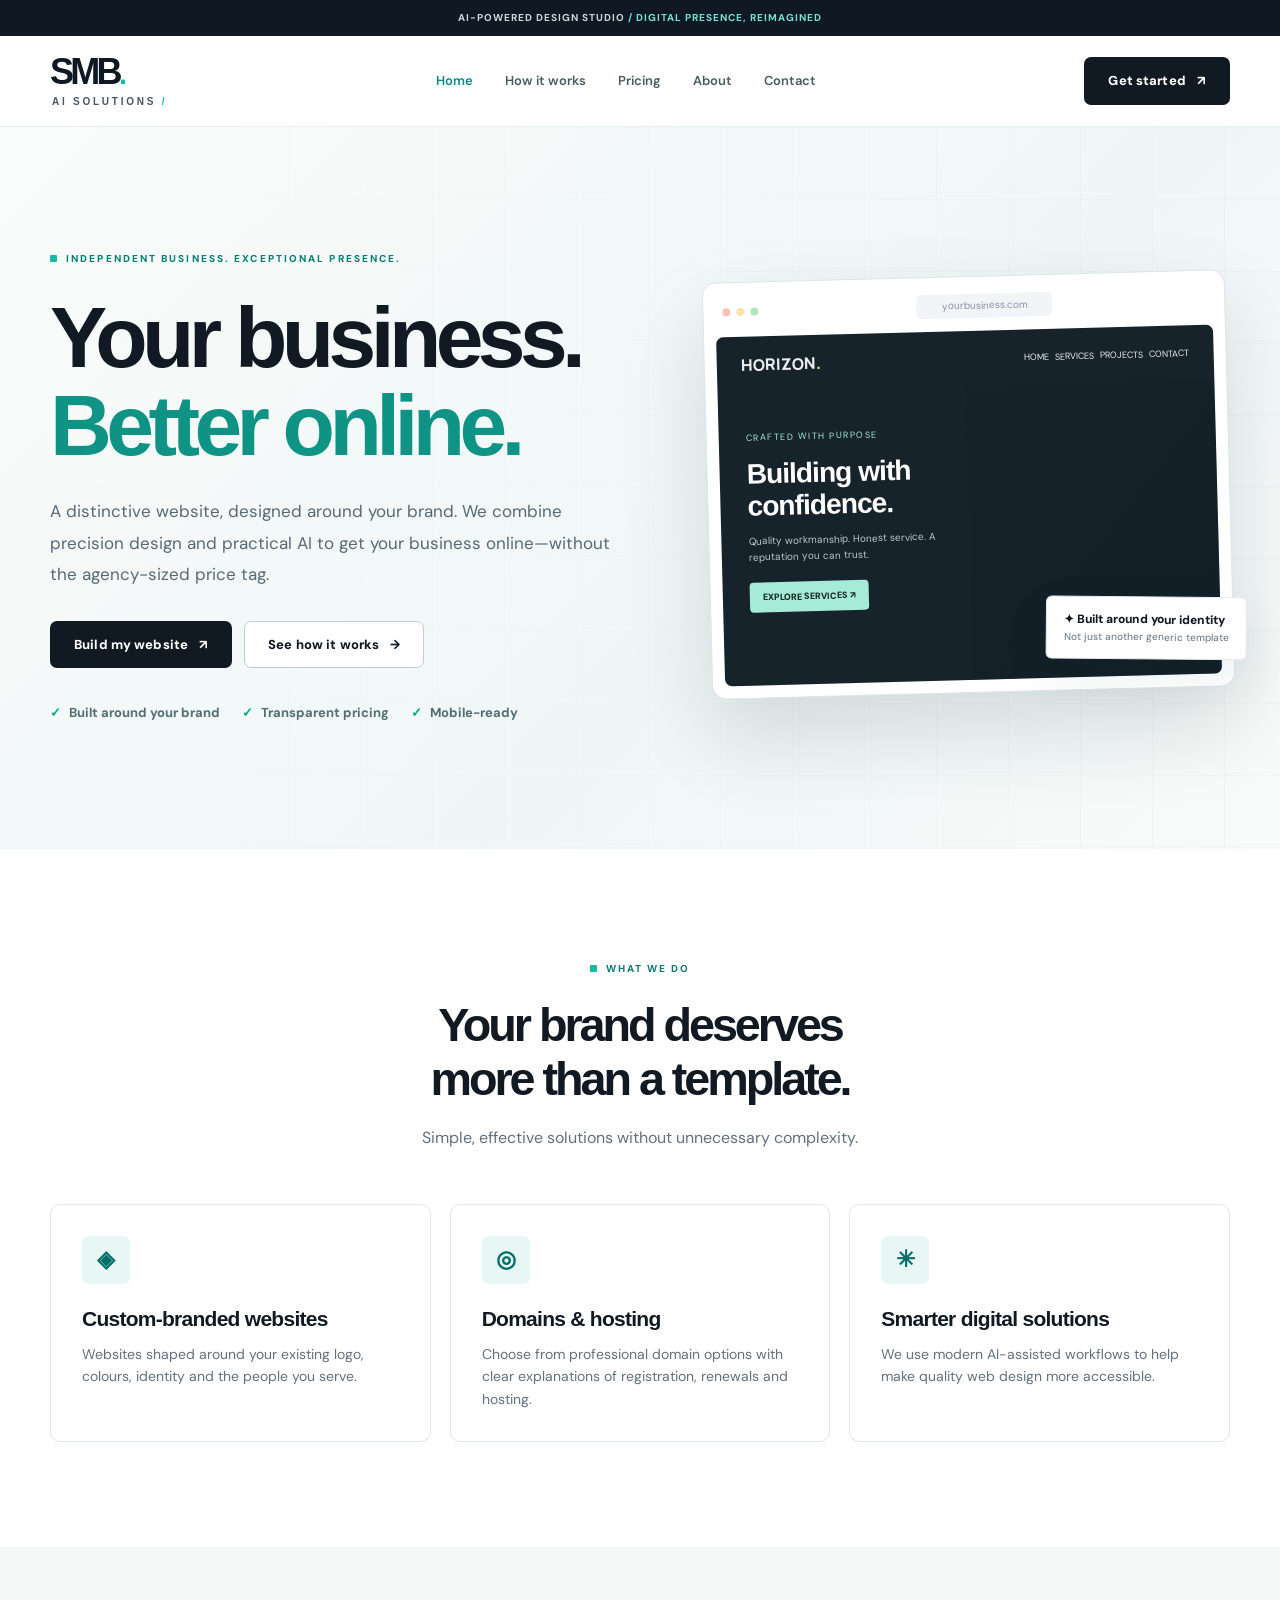
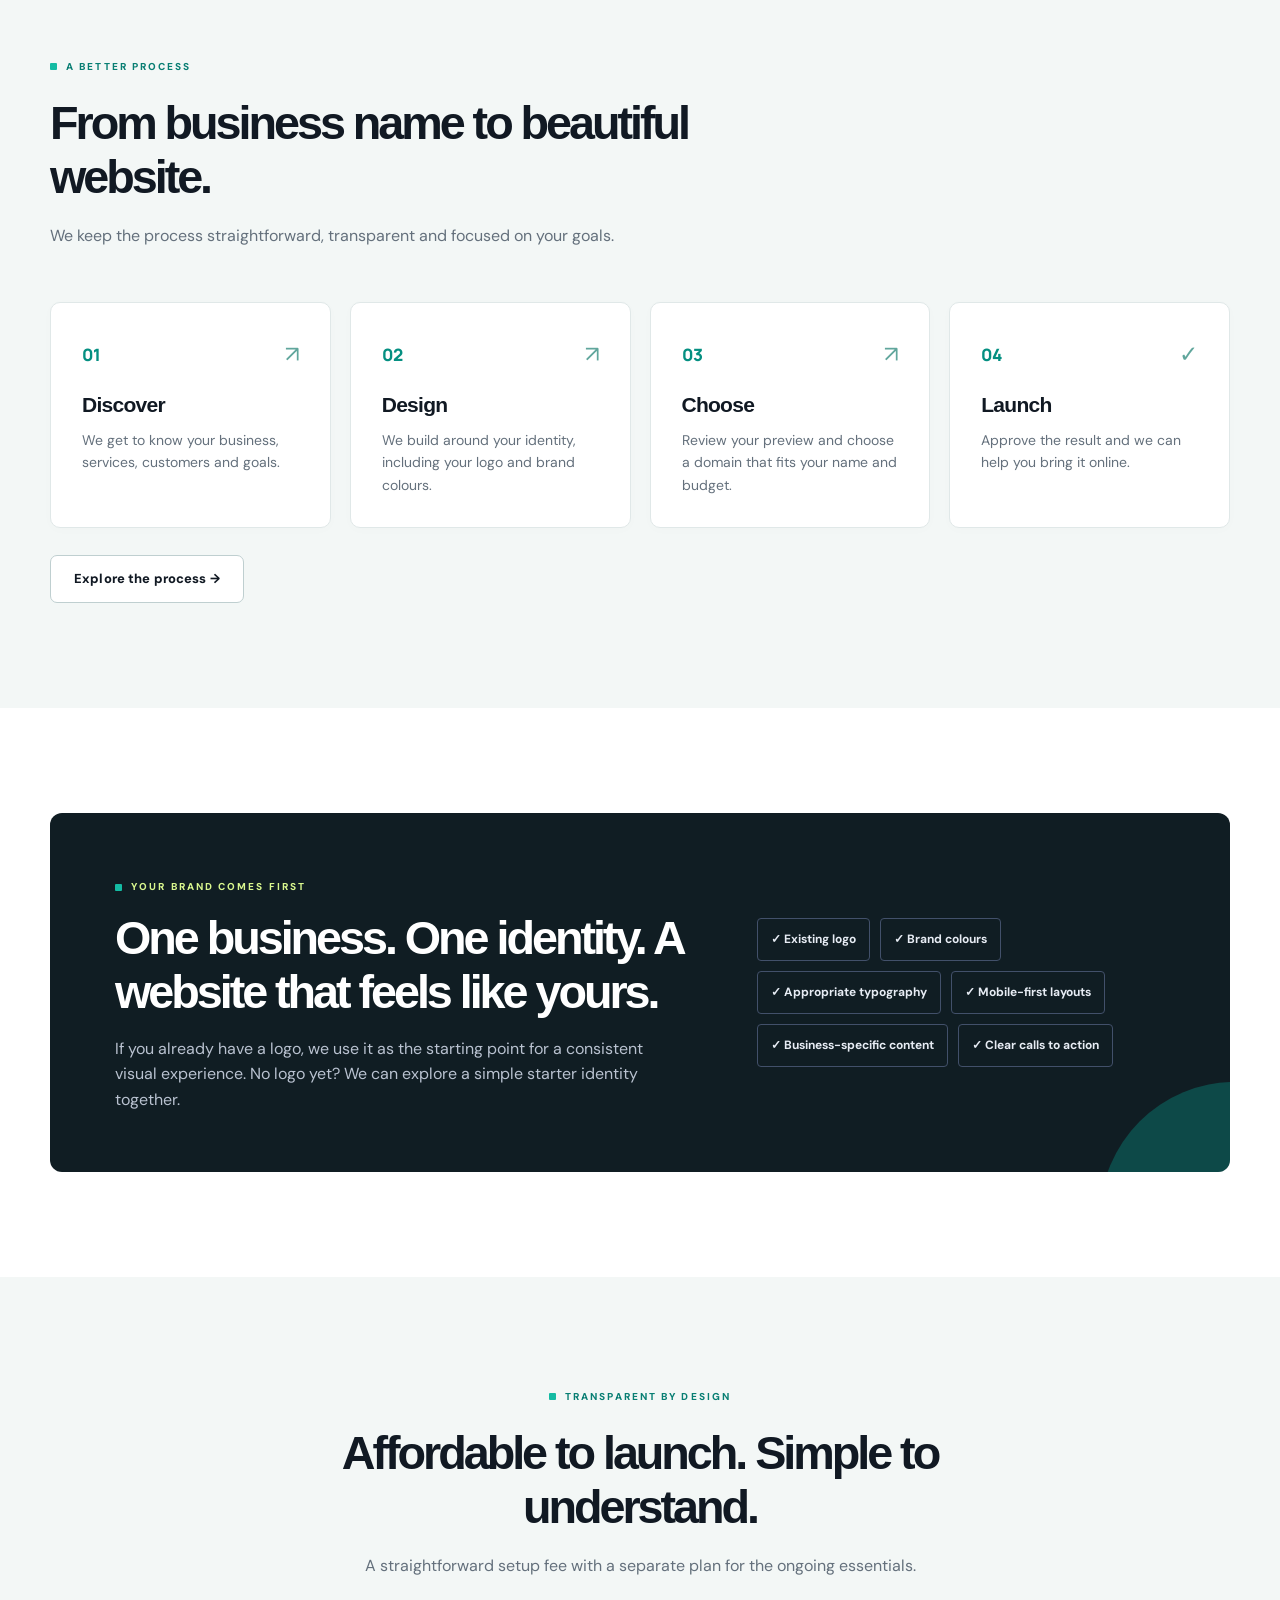
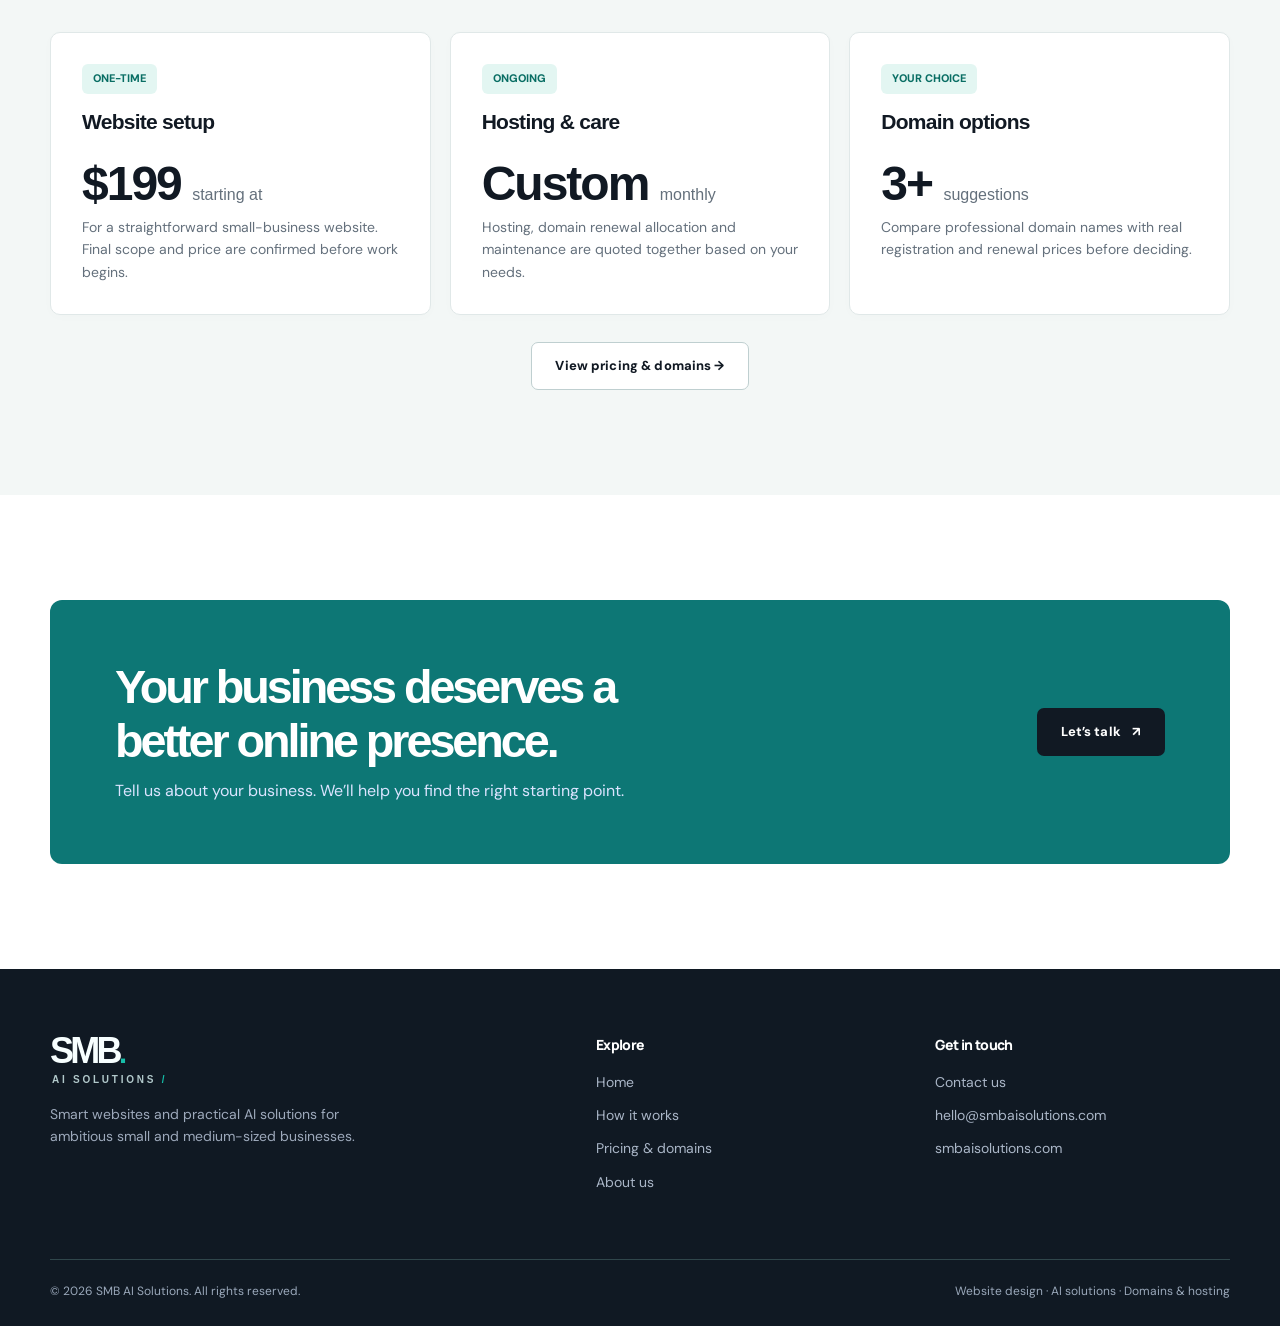
==== index.html @ 8609d659 "Initial commit" ====
<!DOCTYPE html>
<html lang="en">

<head>
    <meta charset="utf-8">
    <meta name="viewport" content="width=device-width, initial-scale=1">
    <meta name="theme-color" content="#111a29">
    <meta name="description"
        content="SMB AI Solutions creates branded small-business websites, with clear domain, hosting and maintenance options.">
    <meta property="og:title" content="Professional Websites for Growing Businesses | SMB AI Solutions">
    <meta property="og:description"
        content="SMB AI Solutions creates branded small-business websites, with clear domain, hosting and maintenance options.">
    <meta property="og:type" content="website">
    <title>Professional Websites for Growing Businesses | SMB AI Solutions</title>
    <link rel="icon" type="image/svg+xml" href="favicon.svg">
    <link rel="stylesheet" href="styles.css">
</head>

<body><a class="skip" href="#main">Skip to main content</a>
    <div class="topbar">AI-powered design studio <span> / Digital presence, reimagined</span></div>
    <header class="header">
        <div class="container nav"><a href="index.html" class="brand" aria-label="SMB AI Solutions home"><span
                    class="brand-wordmark"><span class="brand-main">SMB<span class="brand-accent">.</span></span><span
                        class="brand-sub">AI SOLUTIONS<span class="brand-subdot"> /</span></span></span></a>
            <nav class="nav-links" id="primary-nav" aria-label="Main navigation"><a class="active" href="index.html"
                    aria-current="page">Home</a><a class="" href="how-it-works.html">How it works</a><a class=""
                    href="pricing.html">Pricing</a><a class="" href="about.html">About</a><a class=""
                    href="contact.html">Contact</a></nav><a class="btn btn-primary nav-cta" href="contact.html">Get
                started <span aria-hidden="true">↗</span></a><button class="menu-toggle" aria-controls="primary-nav"
                aria-expanded="false" aria-label="Open navigation">☰</button>
        </div>
    </header>
    <main id="main">
        <section class="hero">
            <div class="container hero-grid">
                <div><span class="eyebrow">Independent business. Exceptional presence.</span>
                    <h1>Your business.<br><em>Better online.</em></h1>
                    <p class="lead">A distinctive website, designed around your brand. We combine precision design and
                        practical AI to get your business online—without the agency-sized price tag.</p>
                    <div class="hero-actions"><a class="btn btn-primary" href="contact.html">Build my website <span
                                aria-hidden="true">↗</span></a><a class="btn btn-outline" href="how-it-works.html">See
                            how it works <span aria-hidden="true">→</span></a></div>
                    <div class="trust"><span>Built around your brand</span><span>Transparent
                            pricing</span><span>Mobile-ready</span></div>
                </div>
                <div class="hero-visual">
                    <div class="browser">
                        <div class="browser-top"><i></i><i></i><i></i>
                            <div class="browser-url">yourbusiness.com</div>
                        </div>
                        <div class="mock-site">
                            <div class="mock-nav"><strong>HORIZON<span style="color:#d5f58e">.</span></strong><span>HOME
                                    &nbsp; SERVICES &nbsp; PROJECTS &nbsp; CONTACT</span></div>
                            <div class="mock-site-body">
                                <div class="mock-copy"><small>CRAFTED WITH PURPOSE</small>
                                    <h3>Building with confidence.</h3>
                                    <p>Quality workmanship. Honest service. A reputation you can trust.</p><span
                                        class="mock-button">EXPLORE SERVICES ↗</span>
                                </div>
                                <div class="mock-photo" role="img" aria-label="Modern construction site"></div>
                            </div>
                        </div>
                        <div class="float-tag">✦ Built around your identity <span>Not just another generic
                                template</span></div>
                    </div>
                </div>
            </div>
        </section>
        <section class="section">
            <div class="container">
                <div class="section-head center"><span class="eyebrow">What we do</span>
                    <h2>Your brand deserves<br>more than a template.</h2>
                    <p>Simple, effective solutions without unnecessary complexity.</p>
                </div>
                <div class="grid-3">
                    <div class="service-card">
                        <div class="iconbox">◈</div>
                        <h3>Custom-branded websites</h3>
                        <p>Websites shaped around your existing logo, colours, identity and the people you serve.</p>
                    </div>
                    <div class="service-card">
                        <div class="iconbox">◎</div>
                        <h3>Domains & hosting</h3>
                        <p>Choose from professional domain options with clear explanations of registration, renewals and
                            hosting.</p>
                    </div>
                    <div class="service-card">
                        <div class="iconbox">✳</div>
                        <h3>Smarter digital solutions</h3>
                        <p>We use modern AI-assisted workflows to help make quality web design more accessible.</p>
                    </div>
                </div>
            </div>
        </section>
        <section class="section alt">
            <div class="container">
                <div class="section-head"><span class="eyebrow">A better process</span>
                    <h2>From business name to beautiful website.</h2>
                    <p>We keep the process straightforward, transparent and focused on your goals.</p>
                </div>
                <div class="grid-4">
                    <div class="step-card">
                        <div class="process-line"><span class="step-number">01</span><span class="arrow">↗</span></div>
                        <h3>Discover</h3>
                        <p>We get to know your business, services, customers and goals.</p>
                    </div>
                    <div class="step-card">
                        <div class="process-line"><span class="step-number">02</span><span class="arrow">↗</span></div>
                        <h3>Design</h3>
                        <p>We build around your identity, including your logo and brand colours.</p>
                    </div>
                    <div class="step-card">
                        <div class="process-line"><span class="step-number">03</span><span class="arrow">↗</span></div>
                        <h3>Choose</h3>
                        <p>Review your preview and choose a domain that fits your name and budget.</p>
                    </div>
                    <div class="step-card">
                        <div class="process-line"><span class="step-number">04</span><span class="arrow">✓</span></div>
                        <h3>Launch</h3>
                        <p>Approve the result and we can help you bring it online.</p>
                    </div>
                </div>
                <div style="margin-top:27px"><a class="btn btn-outline" href="how-it-works.html">Explore the process
                        →</a></div>
            </div>
        </section>
        <section class="section">
            <div class="container">
                <div class="statement">
                    <div><span class="eyebrow" style="color:#d9f78e">Your brand comes first</span>
                        <h2>One business. One identity. A website that feels like yours.</h2>
                        <p>If you already have a logo, we use it as the starting point for a consistent visual
                            experience. No logo yet? We can explore a simple starter identity together.</p>
                    </div>
                    <div class="pill-list"><span class="pill">✓ Existing logo</span><span class="pill">✓ Brand
                            colours</span><span class="pill">✓ Appropriate typography</span><span class="pill">✓
                            Mobile-first layouts</span><span class="pill">✓ Business-specific content</span><span
                            class="pill">✓ Clear calls to action</span></div>
                </div>
            </div>
        </section>
        <section class="section alt">
            <div class="container">
                <div class="section-head center"><span class="eyebrow">Transparent by design</span>
                    <h2>Affordable to launch. Simple to understand.</h2>
                    <p>A straightforward setup fee with a separate plan for the ongoing essentials.</p>
                </div>
                <div class="grid-3">
                    <div class="feature-card"><span class="tag">ONE-TIME</span>
                        <h3 style="margin-top:16px">Website setup</h3>
                        <div class="price">$199 <small>starting at</small></div>
                        <p>For a straightforward small-business website. Final scope and price are confirmed before work
                            begins.</p>
                    </div>
                    <div class="feature-card"><span class="tag">ONGOING</span>
                        <h3 style="margin-top:16px">Hosting & care</h3>
                        <div class="price">Custom <small>monthly</small></div>
                        <p>Hosting, domain renewal allocation and maintenance are quoted together based on your needs.
                        </p>
                    </div>
                    <div class="feature-card"><span class="tag">YOUR CHOICE</span>
                        <h3 style="margin-top:16px">Domain options</h3>
                        <div class="price">3+ <small>suggestions</small></div>
                        <p>Compare professional domain names with real registration and renewal prices before deciding.
                        </p>
                    </div>
                </div>
                <div style="text-align:center;margin-top:27px"><a href="pricing.html" class="btn btn-outline">View
                        pricing & domains →</a></div>
            </div>
        </section>
        <section class="section">
            <div class="container">
                <div class="cta-band">
                    <div>
                        <h2>Your business deserves a better online presence.</h2>
                        <p>Tell us about your business. We’ll help you find the right starting point.</p>
                    </div><a href="contact.html" class="btn btn-dark">Let’s talk <span aria-hidden="true">↗</span></a>
                </div>
            </div>
        </section>
    </main>
    <footer class="footer">
        <div class="container">
            <div class="footer-grid">
                <div><a href="index.html" class="brand"><span class="brand-wordmark"><span class="brand-main">SMB<span
                                    class="brand-accent">.</span></span><span class="brand-sub">AI SOLUTIONS<span
                                    class="brand-subdot"> /</span></span></span></a>
                    <p>Smart websites and practical AI solutions for ambitious small and medium-sized businesses.</p>
                </div>
                <div>
                    <h4>Explore</h4><a class="link" href="index.html">Home</a><a class="link"
                        href="how-it-works.html">How it works</a><a class="link" href="pricing.html">Pricing &
                        domains</a><a class="link" href="about.html">About us</a>
                </div>
                <div>
                    <h4>Get in touch</h4><a class="link" href="contact.html">Contact us</a><a class="link"
                        href="mailto:hello@smbaisolutions.com">hello@smbaisolutions.com</a><a class="link"
                        href="https://smbaisolutions.com">smbaisolutions.com</a>
                </div>
            </div>
            <div class="footer-bottom"><span>© <span data-year>2026</span> SMB AI Solutions. All rights
                    reserved.</span><span>Website design · AI solutions · Domains & hosting</span></div>
        </div>
    </footer>
    <script src="script.js" defer></script>
</body>

</html>
---- styles.css ----
@import url('https://fonts.googleapis.com/css2?family=DM+Sans:wght@400;500;600;700&family=Manrope:wght@400;500;600;700;800&display=swap');
:root{--ink:#111a29;--muted:#687385;--blue:#2357f5;--blue-dark:#173ab0;--lime:#dcfb91;--paper:#f7f8fa;--line:#e2e6ed;--white:#fff;--radius:18px;--shadow:0 16px 55px rgba(24,41,83,.08)}*{box-sizing:border-box}html{scroll-behavior:smooth}body{margin:0;font-family:'DM Sans',Arial,sans-serif;color:var(--ink);background:var(--white);line-height:1.6}a{color:inherit;text-decoration:none}button,input,textarea,select{font:inherit}button{cursor:pointer}img{max-width:100%;display:block}.container{width:min(1180px,calc(100% - 48px));margin:auto}.skip{position:absolute;left:-9999px;top:10px;background:white;padding:8px;z-index:99}.skip:focus{left:10px}.topbar{background:#111a29;color:#cbd5e8;text-align:center;font-size:12px;padding:8px}.topbar span{color:var(--lime)}.header{position:sticky;top:0;background:rgba(255,255,255,.96);backdrop-filter:blur(14px);z-index:50;border-bottom:1px solid var(--line)}.nav{min-height:78px;display:flex;align-items:center;justify-content:space-between;gap:24px}.brand{display:flex;align-items:center;gap:11px;font-family:Manrope,sans-serif;font-weight:800;letter-spacing:-.8px;font-size:20px;white-space:nowrap}.brand-mark{height:38px;width:38px;display:grid;place-items:center;background:var(--blue);color:white;border-radius:11px;position:relative;overflow:hidden}.brand-mark:before{content:'';position:absolute;width:23px;height:23px;border:2px solid rgba(255,255,255,.3);transform:rotate(45deg);top:-9px;right:-9px}.brand-mark svg{width:23px;z-index:1}.brand-dot{color:var(--blue)}.nav-links{display:flex;align-items:center;gap:29px}.nav-links a{font-size:14px;font-weight:700;color:#4c596c}.nav-links a:hover,.nav-links a.active{color:var(--blue)}.btn{display:inline-flex;align-items:center;justify-content:center;gap:11px;border-radius:11px;padding:14px 20px;font-size:14px;font-weight:800;line-height:1.2;border:1px solid transparent;transition:transform .2s,background .2s,box-shadow .2s}.btn:hover{transform:translateY(-2px)}.btn-primary{background:var(--blue);color:white;box-shadow:0 8px 24px rgba(35,87,245,.2)}.btn-primary:hover{background:#1747d8}.btn-outline{background:white;color:var(--ink);border-color:#d4d9e4}.btn-outline:hover{border-color:var(--blue)}.btn-dark{background:var(--ink);color:white}.nav-cta{padding:12px 17px}.menu-toggle{display:none;border:1px solid var(--line);background:white;border-radius:10px;width:44px;height:44px;font-size:22px}.eyebrow{display:inline-flex;align-items:center;gap:9px;color:var(--blue);font-weight:800;text-transform:uppercase;letter-spacing:2px;font-size:11px}.eyebrow:before{content:'';width:7px;height:7px;border-radius:50%;background:var(--blue)}h1,h2,h3,h4{font-family:Manrope,sans-serif;line-height:1.16;letter-spacing:-.045em;margin:0}h1{font-size:clamp(43px,5.6vw,76px);font-weight:800}h2{font-size:clamp(31px,3.65vw,49px)}h3{font-size:21px}p{margin:0}.lead{font-size:18px;color:var(--muted);max-width:570px;line-height:1.75}.hero{background:radial-gradient(circle at 90% 10%,#edf2ff 0,transparent 46%),linear-gradient(180deg,#fff,#f9fbff);padding:95px 0 99px;overflow:hidden}.hero-grid{display:grid;grid-template-columns:1.02fr 1fr;gap:58px;align-items:center}.hero h1{margin:19px 0 22px}.hero h1 em{color:var(--blue);font-style:normal}.hero-actions{display:flex;gap:12px;flex-wrap:wrap;margin:30px 0 35px}.trust{display:flex;gap:18px;flex-wrap:wrap;font-size:13px;font-weight:700;color:#5f6c7e}.trust span:before{content:'✓';font-size:13px;color:var(--blue);margin-right:8px}.browser{background:white;border:1px solid #dce3f4;border-radius:20px;padding:12px;box-shadow:0 30px 80px rgba(31,57,114,.15);transform:rotate(-2deg);position:relative}.browser-top{display:flex;align-items:center;gap:6px;padding:5px 7px 13px}.browser-top i{width:8px;height:8px;border-radius:50%;background:#ffbfb7}.browser-top i:nth-child(2){background:#ffe4a6}.browser-top i:nth-child(3){background:#b4e5c3}.browser-url{margin:auto;background:#f2f4f8;padding:4px 25px;border-radius:5px;font-size:10px;color:#8992a2}.mock-site{overflow:hidden;border-radius:11px;background:#101b27;color:white}.mock-nav{padding:17px 24px;display:flex;justify-content:space-between;align-items:center;font-size:9px;color:#e9edf0}.mock-nav strong{font:800 16px Manrope}.mock-site-body{display:grid;grid-template-columns:1fr 1fr;min-height:260px}.mock-copy{padding:30px 12px 35px 27px}.mock-copy small{color:#bcf384;font-size:9px;letter-spacing:1.5px}.mock-copy h3{font-size:clamp(21px,2.2vw,32px);line-height:1.16;margin:10px 0}.mock-copy p{font-size:10px;color:#bdc5d1;line-height:1.6}.mock-button{display:inline-block;background:#d5f58e;color:#15231c;border-radius:4px;padding:8px 13px;font-size:9px;font-weight:800;margin-top:17px}.mock-photo{background:linear-gradient(130deg,rgba(9,24,32,.1),rgba(9,24,32,.35)),url('https://images.unsplash.com/photo-1504307651254-35680f356dfd?w=900&q=80') center/cover;min-height:250px}.float-tag{position:absolute;right:-14px;bottom:28px;background:white;border:1px solid #e5e9f2;box-shadow:var(--shadow);padding:13px 17px;border-radius:12px;font-size:12px;font-weight:800;transform:rotate(2deg)}.float-tag span{display:block;font-size:10px;color:#748093;font-weight:500}.section{padding:100px 0}.section.alt{background:var(--paper)}.section-head{max-width:740px;margin-bottom:45px}.section-head h2{margin:13px 0 15px}.section-head p{font-size:16px;color:var(--muted)}.center{text-align:center;margin-left:auto;margin-right:auto}.grid-3{display:grid;grid-template-columns:repeat(3,1fr);gap:19px}.grid-4{display:grid;grid-template-columns:repeat(4,1fr);gap:19px}.service-card,.step-card,.price-card,.feature-card{border:1px solid var(--line);border-radius:var(--radius);padding:29px;background:white;transition:transform .2s,box-shadow .2s}.service-card:hover,.step-card:hover,.feature-card:hover{transform:translateY(-4px);box-shadow:var(--shadow)}.iconbox{width:48px;height:48px;display:grid;place-items:center;background:#eef2ff;border-radius:13px;margin-bottom:23px;color:var(--blue);font-size:23px;font-weight:800}.iconbox svg{width:24px;height:24px}.service-card h3,.step-card h3,.feature-card h3{margin-bottom:12px}.service-card p,.step-card p,.feature-card p{color:var(--muted);font-size:14px}.process-line{display:flex;justify-content:space-between;align-items:center;margin:2px 0 20px}.step-number{font:800 17px Manrope;color:var(--blue)}.arrow{color:#b3bfd8;font-size:23px}.statement{background:#111a29;color:white;border-radius:25px;padding:60px 65px;display:grid;grid-template-columns:1.4fr 1fr;gap:70px;align-items:center;position:relative;overflow:hidden}.statement:after{content:'';position:absolute;width:270px;height:270px;background:#253d86;border-radius:50%;right:-140px;bottom:-180px;opacity:.35}.statement h2{margin:13px 0 16px}.statement p{color:#b9c2d0;font-size:16px}.pill-list{display:flex;flex-wrap:wrap;gap:10px}.pill{border:1px solid #42506a;color:#e7ecf4;padding:11px 13px;border-radius:9px;font-size:12px;font-weight:700}.example-panel{background:#eaf0ff;border-radius:22px;padding:32px;display:grid;grid-template-columns:1fr 1.1fr;align-items:center;gap:40px}.example-panel h3{font-size:28px;margin:12px 0}.example-panel p{color:var(--muted);font-size:15px}.palette{display:flex;gap:9px;margin-top:26px}.palette b{display:block;width:37px;height:37px;border-radius:50%;border:3px solid #fff;box-shadow:0 2px 8px #0002}.mini-preview{border:9px solid white;background:#192a34;border-radius:15px;overflow:hidden;box-shadow:0 16px 45px #213b7b2b;color:white;min-height:230px}.mini-preview .strip{padding:13px 19px;border-bottom:1px solid #ffffff20;font-size:12px;font-weight:800}.mini-preview .mini-inner{padding:26px}.mini-preview h4{font-size:27px;margin-bottom:9px}.mini-preview p{font-size:11px;color:#c6d5dc;max-width:280px}.mini-preview button{font-size:10px;border:0;background:#d7f092;padding:10px 16px;border-radius:4px;font-weight:800;margin-top:19px}.price-card{padding:35px}.price-card.recommended{border:2px solid var(--blue);box-shadow:var(--shadow);position:relative}.flag{position:absolute;right:22px;top:-14px;background:var(--blue);color:white;padding:6px 12px;border-radius:7px;font-size:10px;font-weight:800}.price{font:800 48px Manrope;letter-spacing:-2px;margin:22px 0 5px}.price small{font-size:16px;font-weight:500;color:var(--muted);letter-spacing:0}.price-card>p{color:var(--muted);font-size:14px}.checklist{list-style:none;padding:0;margin:26px 0;display:grid;gap:13px}.checklist li{font-size:13px;font-weight:600}.checklist li:before{content:'✓';color:var(--blue);font-weight:900;margin-right:10px}.price-card .btn{width:100%}.note{font-size:12px;color:var(--muted);margin-top:17px}.domain-grid{display:grid;grid-template-columns:1fr 1fr;gap:60px;align-items:center}.domain-list{display:grid;gap:12px}.domain-row{display:flex;align-items:center;justify-content:space-between;background:#fff;padding:18px 22px;border-radius:13px;border:1px solid var(--line);font-weight:800;font-size:14px;gap:12px}.domain-row span{font-weight:500;font-size:12px;color:var(--muted)}.domain-row.feature{border-color:var(--blue);box-shadow:0 7px 26px #2357f51a}.faq{max-width:850px;margin:auto}.faq details{border-bottom:1px solid var(--line);padding:21px 0}.faq summary{font:800 16px Manrope;cursor:pointer;list-style:none;display:flex;justify-content:space-between;gap:15px}.faq summary:after{content:'+';color:var(--blue);font-size:24px;line-height:1}.faq details[open] summary:after{content:'−'}.faq details p{padding-top:14px;color:var(--muted);font-size:14px}.cta-band{background:var(--blue);padding:60px 65px;color:white;border-radius:24px;display:flex;justify-content:space-between;align-items:center;gap:35px}.cta-band h2{max-width:580px;margin-bottom:10px}.cta-band p{color:#dbe4ff}.footer{background:#111a29;color:white;padding:66px 0 25px}.footer-grid{display:grid;grid-template-columns:1.7fr 1fr 1fr;gap:45px}.footer .brand{margin-bottom:18px}.footer p{color:#9da9bb;max-width:330px;font-size:14px}.footer h4{font:800 14px Manrope;margin-bottom:17px}.footer a.link{display:block;color:#aab6c7;font-size:14px;margin-bottom:11px}.footer a:hover{color:white}.footer-bottom{border-top:1px solid #314052;margin-top:55px;padding-top:22px;color:#9aa8ba;font-size:12px;display:flex;justify-content:space-between;gap:20px}.page-hero{padding:95px 0 76px;background:linear-gradient(130deg,#f6f9ff,#fff)}.page-hero h1{max-width:860px;font-size:clamp(43px,5vw,64px);margin:18px 0 20px}.page-hero .lead{max-width:710px}.two-col{display:grid;grid-template-columns:1fr 1fr;gap:72px;align-items:center}.number-list{counter-reset:item;list-style:none;padding:0;display:grid;gap:22px}.number-list li{position:relative;padding-left:65px}.number-list li:before{counter-increment:item;content:'0' counter(item);position:absolute;left:0;top:0;font:800 20px Manrope;color:var(--blue)}.number-list strong{display:block;margin-bottom:5px}.number-list p{font-size:14px;color:var(--muted)}.info-block{background:#edf2ff;padding:45px;border-radius:20px}.info-block h3{margin-bottom:18px}.info-block p{color:var(--muted)}.contact-grid{display:grid;grid-template-columns:.9fr 1.1fr;gap:80px}.contact-box{background:var(--paper);padding:35px;border-radius:18px}.contact-box h3{margin-bottom:16px}.contact-box p{color:var(--muted);font-size:14px;margin-bottom:22px}.contact-box a{color:var(--blue);font-weight:800}.form{border:1px solid var(--line);border-radius:18px;padding:38px;background:white}.form label{font-size:12px;font-weight:800;display:block;margin-bottom:7px}.form input,.form textarea,.form select{display:block;width:100%;border:1px solid #d8deea;border-radius:9px;padding:13px 14px;background:white;color:var(--ink);outline:none}.form input:focus,.form textarea:focus,.form select:focus{border-color:var(--blue);box-shadow:0 0 0 3px #2357f51a}.form-field{margin-bottom:19px}.form textarea{resize:vertical;min-height:130px}.form .btn{width:100%}.legal{font-size:11px;color:var(--muted);margin-top:12px}.status{font-size:13px;color:var(--blue);margin-top:12px;min-height:20px}.tag{display:inline-flex;padding:6px 11px;background:#eaf0ff;color:var(--blue);border-radius:6px;font-size:11px;font-weight:800}.smallprint{font-size:13px;color:var(--muted)}@media(max-width:950px){.nav-links{gap:15px}.nav-links a{font-size:12px}.hero-grid{gap:25px}.grid-4{grid-template-columns:repeat(2,1fr)}.statement{gap:30px;padding:44px}.footer-grid{gap:25px}}@media(max-width:760px){.container{width:min(100% - 32px,1180px)}.topbar{font-size:10px}.nav{min-height:68px}.brand{font-size:18px}.nav-links{position:absolute;display:none;top:68px;left:0;right:0;background:white;flex-direction:column;align-items:stretch;padding:20px 24px;border-bottom:1px solid var(--line);box-shadow:0 18px 30px #101a2815}.nav-links.open{display:flex}.nav-links a{font-size:15px}.nav-cta{display:none}.menu-toggle{display:block}.hero{padding:67px 0 80px}.hero-grid,.domain-grid,.two-col,.contact-grid{grid-template-columns:1fr;gap:40px}.hero h1{font-size:clamp(41px,10vw,65px)}.hero-visual{max-width:590px;margin:0 auto;width:100%}.float-tag{right:0}.section{padding:73px 0}.grid-3{grid-template-columns:1fr}.statement,.example-panel{grid-template-columns:1fr;padding:32px}.cta-band{padding:36px;flex-direction:column;align-items:flex-start}.footer-grid{grid-template-columns:1fr 1fr;gap:35px}.footer-grid>div:first-child{grid-column:1/-1}.footer-bottom{flex-direction:column}.page-hero{padding:68px 0 56px}.form{padding:22px}.mock-copy{padding:20px 8px 23px 19px}.mock-site-body{min-height:200px}.mock-photo{min-height:200px}}@media(max-width:420px){.hero-actions .btn{width:100%}.grid-4{grid-template-columns:1fr}.mock-nav{padding:12px}.mock-copy h3{font-size:20px}.mock-copy p{font-size:8px}.mock-button{font-size:8px}.domain-row{padding:14px}.price-card{padding:26px}}


/* SMB AI Solutions — typography-first redesign (v2) */
@import url('https://fonts.googleapis.com/css2?family=DM+Sans:wght@400;500;600;700&family=Space+Grotesk:wght@400;500;600;700&display=swap');
:root{--ink:#111923;--muted:#64707c;--blue:#136e7a;--blue-dark:#0b4d5c;--lime:#8cf0dd;--paper:#f4f7f7;--line:#e0e8e8;--radius:15px;--shadow:0 18px 48px rgba(15,40,50,.08)}
body{font-family:'DM Sans',Arial,sans-serif}h1,h2,h3,h4,.price{font-family:'Space Grotesk',Arial,sans-serif}h1,h2{letter-spacing:-.065em}h3{letter-spacing:-.035em}
.topbar{background:#101923;color:#cbd9dd;letter-spacing:.1em;text-transform:uppercase;font-weight:700;font-size:10px;padding:10px}.topbar span{color:#74e5d3}
.header{background:rgba(255,255,255,.97);border-color:#e6eeee}.nav{min-height:90px}
.brand{display:inline-flex;align-items:center;gap:0;font-family:'Space Grotesk',sans-serif;line-height:1;letter-spacing:0}
.brand-wordmark{display:flex;flex-direction:column;align-items:flex-start;line-height:.91}
.brand-main{font-size:36px;letter-spacing:-3.7px;font-weight:700;color:#101923}
.brand-accent{color:#17bea9;font-size:29px;letter-spacing:-2px}
.brand-sub{margin:8px 0 0 2px;font-size:10px;letter-spacing:2.75px;font-weight:700;color:#495663}
.brand-subdot{color:#15bda8}
.footer .brand-main{color:#f7ffff}.footer .brand-sub{color:#b1c8ca}
.nav-links{gap:32px}.nav-links a{font-size:13px;color:#495b60;font-weight:600}.nav-links a:hover,.nav-links a.active{color:#008e84}
.btn{border-radius:7px;padding:15px 23px;font-size:13px;letter-spacing:.01em}.btn-primary{background:#111923;box-shadow:none}.btn-primary:hover{background:#126e74}.btn-outline{border-color:#bfcfd0}.btn-outline:hover{border-color:#136e7a}.btn-dark{background:#111923}
.hero{background:linear-gradient(135deg,#f9fcfb 0%,#eff7f6 60%,#f8fbfa 100%);padding:117px 0 125px;position:relative}.hero:before{content:'';position:absolute;inset:0;pointer-events:none;background-image:linear-gradient(#136e7a08 1px,transparent 1px),linear-gradient(90deg,#136e7a08 1px,transparent 1px);background-size:72px 72px;mask-image:linear-gradient(90deg,transparent,#000)}.hero>.container{position:relative}.hero-grid{grid-template-columns:1.06fr .94fr;gap:68px}
.hero h1{font-size:clamp(55px,6.7vw,91px);line-height:1.025;font-weight:700;margin:24px 0 27px}.hero h1 em{color:#0e9385;font-style:normal}.lead{font-size:17px;line-height:1.85;color:#586974}
.eyebrow{color:#087e73;font-size:10px;letter-spacing:2.1px}.eyebrow:before{background:#14bba3;border-radius:1px}
.trust{gap:22px;color:#536d72}.trust span:before{color:#04a58f}
.browser{transform:rotate(-1.5deg);border:1px solid #d9e7e6;box-shadow:0 38px 85px #142e2d24;border-radius:14px}.mock-site{background:#17232a;border-radius:7px}.mock-site-body{min-height:293px}.mock-photo{min-height:293px}.mock-button{background:#a6ead8}.mock-copy small{color:#a6ead8}.float-tag{border-radius:6px}
.section{padding:105px 0}.section.alt{background:#f3f7f6}.section-head{margin-bottom:51px}.section-head h2{margin:18px 0 17px}.section-head p{line-height:1.85}
.service-card,.step-card,.price-card,.feature-card{border-radius:10px;padding:31px;box-shadow:0 2px 12px #123b3804}.iconbox{color:#006e68;background:#e8f7f4;border-radius:7px}.step-number{color:#048f81}.arrow{color:#60a69c}
.statement{background:#101d23;border-radius:12px}.statement:after{background:#0b9c8d}.pill{border-radius:4px}.cta-band{background:#0d7775;border-radius:12px}.footer{background:#101923}.footer-bottom{border-color:#30464b}
.page-hero{background:linear-gradient(120deg,#f3faf8,#fff);padding:100px 0 85px}.tag{background:#e3f6f2;color:#096e64}.domain-row.feature,.price-card.recommended{border-color:#0d8e81}.flag{background:#0d8075}.number-list li:before{color:#078477}.info-block,.example-panel{background:#eaf5f2}.form input:focus,.form textarea:focus,.form select:focus{border-color:#078477;box-shadow:0 0 0 3px #07847718}.contact-box a{color:#087d73}
@media(max-width:950px){.nav-links{gap:17px}.hero-grid{gap:30px}.hero h1{font-size:clamp(51px,6vw,75px)}}
@media(max-width:760px){.nav{min-height:78px}.brand-main{font-size:31px}.brand-sub{font-size:9px;letter-spacing:2.3px;margin-top:6px}.nav-links{top:78px}.hero{padding:80px 0 90px}.hero-grid{grid-template-columns:1fr;gap:55px}.hero h1{font-size:clamp(52px,11vw,78px)}.section{padding:75px 0}}
@media(max-width:420px){.hero h1{font-size:clamp(45px,12vw,58px)}.hero-actions .btn{width:100%}}
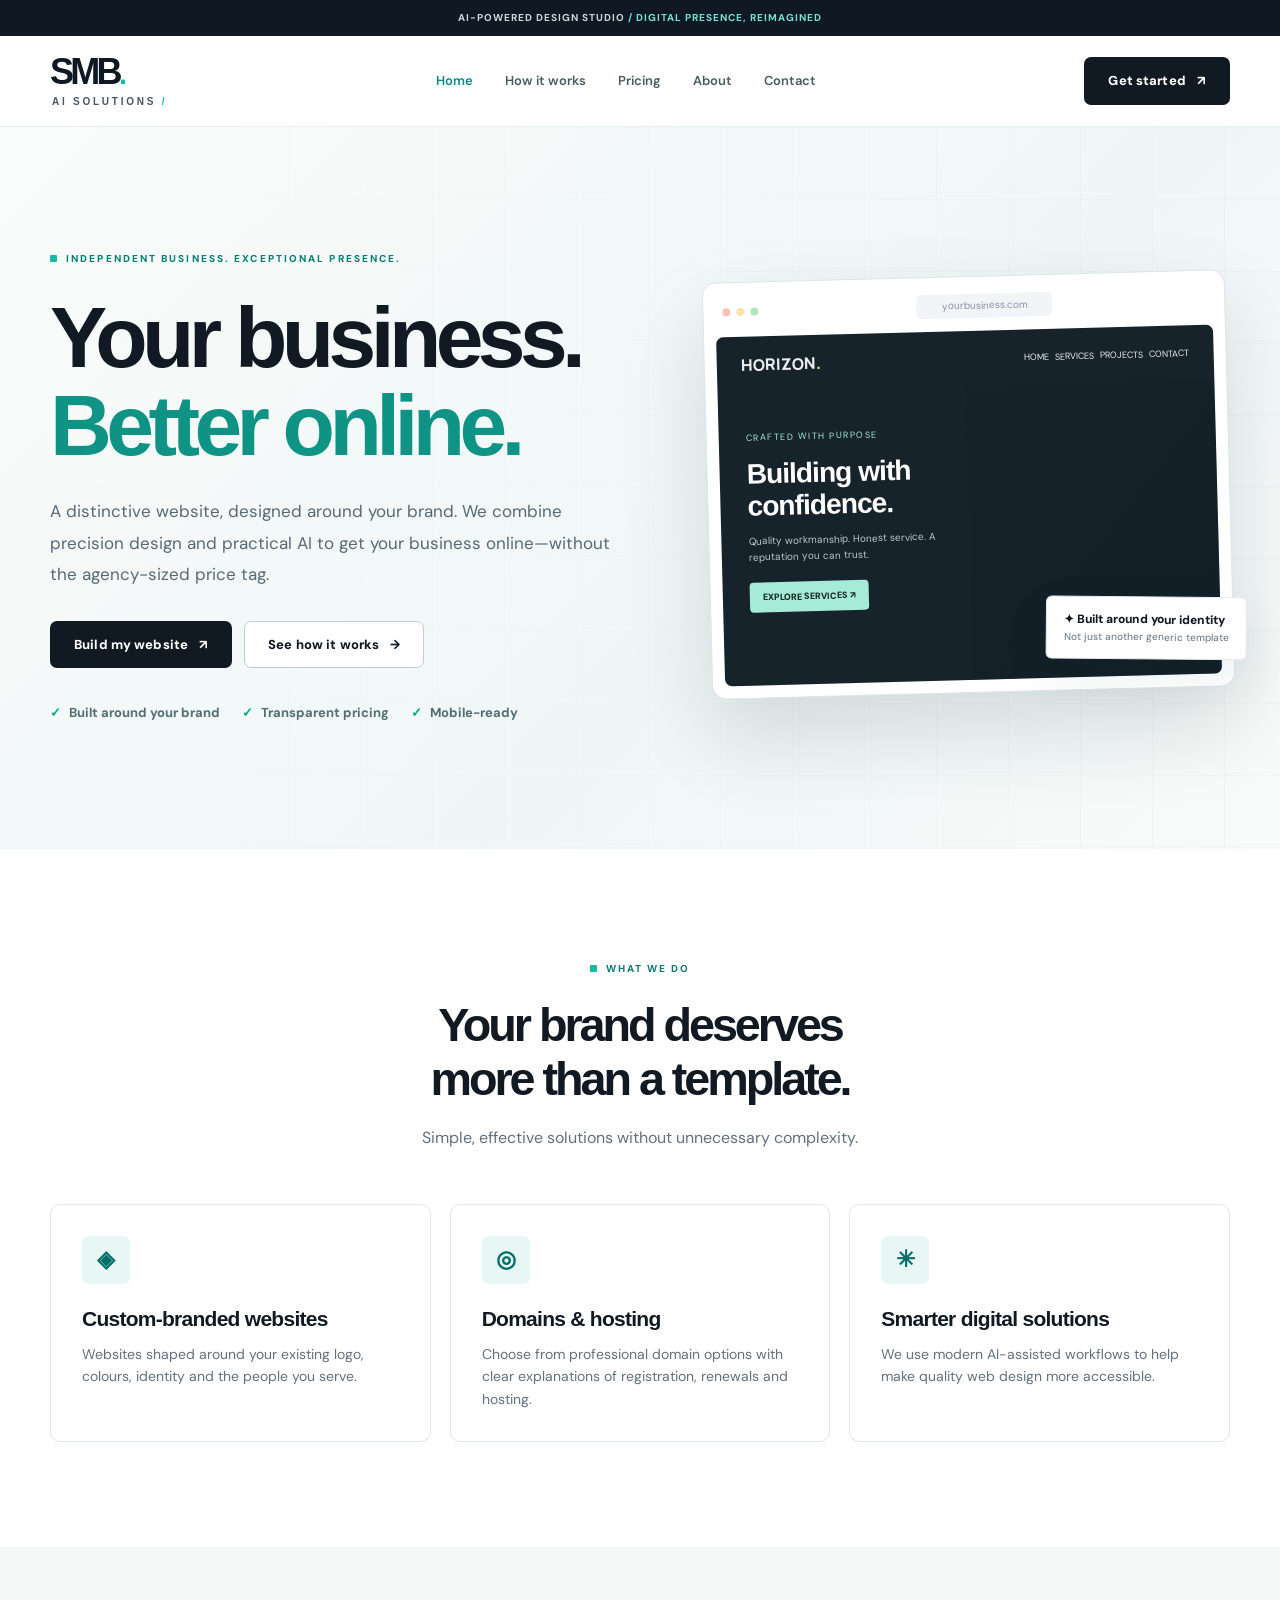
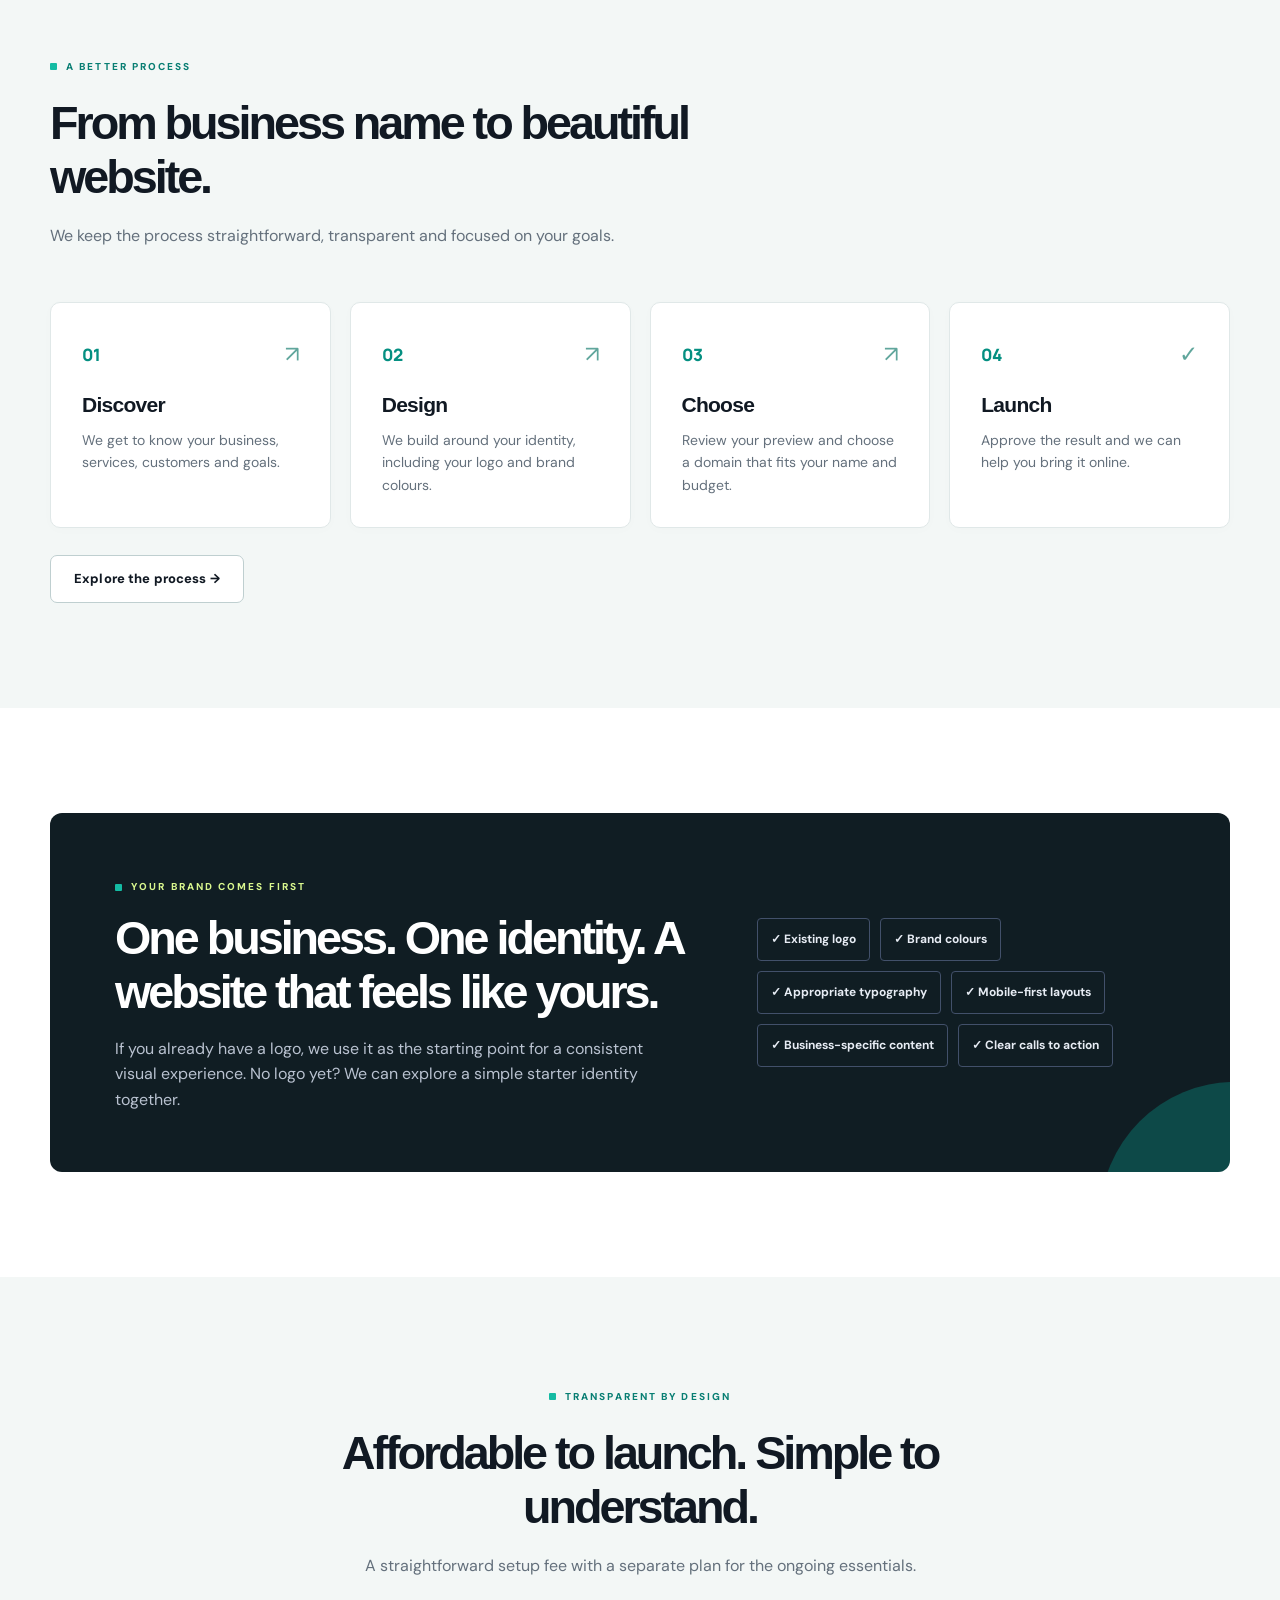
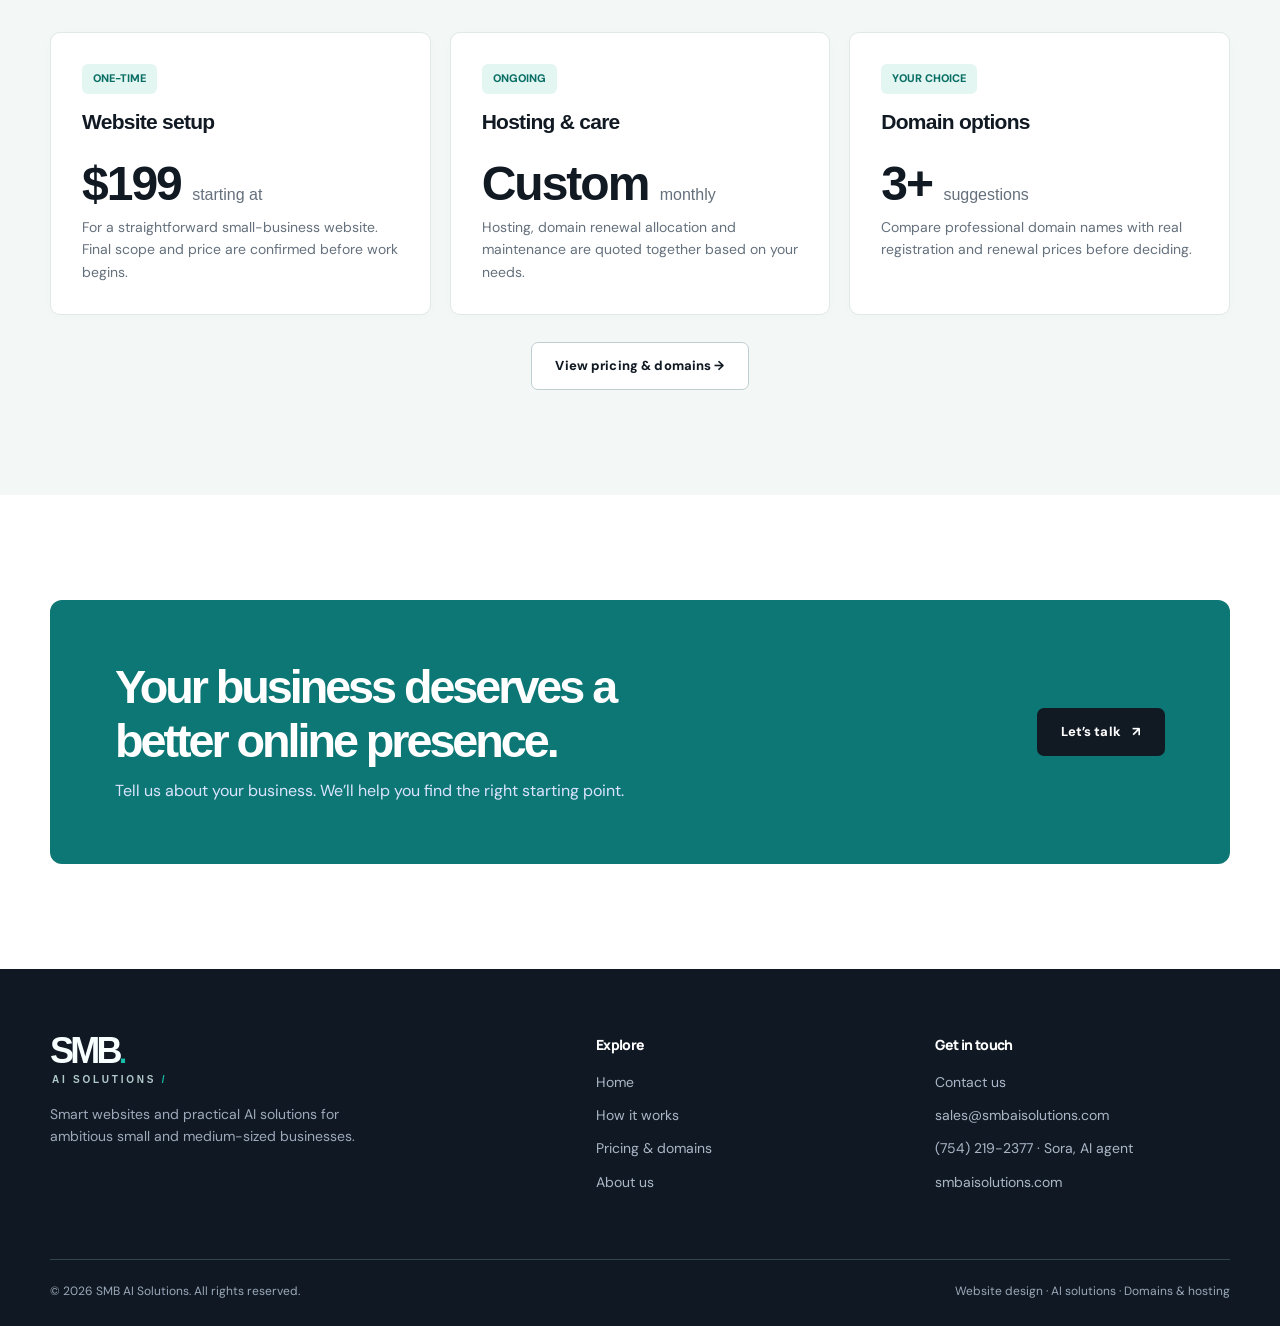
==== commit 2ea36468: "version 3" ====
--- a/index.html
+++ b/index.html
@@ -1,209 +1,5 @@
-<!DOCTYPE html>
-<html lang="en">
-
-<head>
-    <meta charset="utf-8">
-    <meta name="viewport" content="width=device-width, initial-scale=1">
-    <meta name="theme-color" content="#111a29">
-    <meta name="description"
-        content="SMB AI Solutions creates branded small-business websites, with clear domain, hosting and maintenance options.">
-    <meta property="og:title" content="Professional Websites for Growing Businesses | SMB AI Solutions">
-    <meta property="og:description"
-        content="SMB AI Solutions creates branded small-business websites, with clear domain, hosting and maintenance options.">
-    <meta property="og:type" content="website">
-    <title>Professional Websites for Growing Businesses | SMB AI Solutions</title>
-    <link rel="icon" type="image/svg+xml" href="favicon.svg">
-    <link rel="stylesheet" href="styles.css">
-</head>
-
-<body><a class="skip" href="#main">Skip to main content</a>
-    <div class="topbar">AI-powered design studio <span> / Digital presence, reimagined</span></div>
-    <header class="header">
-        <div class="container nav"><a href="index.html" class="brand" aria-label="SMB AI Solutions home"><span
-                    class="brand-wordmark"><span class="brand-main">SMB<span class="brand-accent">.</span></span><span
-                        class="brand-sub">AI SOLUTIONS<span class="brand-subdot"> /</span></span></span></a>
-            <nav class="nav-links" id="primary-nav" aria-label="Main navigation"><a class="active" href="index.html"
-                    aria-current="page">Home</a><a class="" href="how-it-works.html">How it works</a><a class=""
-                    href="pricing.html">Pricing</a><a class="" href="about.html">About</a><a class=""
-                    href="contact.html">Contact</a></nav><a class="btn btn-primary nav-cta" href="contact.html">Get
-                started <span aria-hidden="true">↗</span></a><button class="menu-toggle" aria-controls="primary-nav"
-                aria-expanded="false" aria-label="Open navigation">☰</button>
-        </div>
-    </header>
-    <main id="main">
-        <section class="hero">
-            <div class="container hero-grid">
-                <div><span class="eyebrow">Independent business. Exceptional presence.</span>
-                    <h1>Your business.<br><em>Better online.</em></h1>
-                    <p class="lead">A distinctive website, designed around your brand. We combine precision design and
-                        practical AI to get your business online—without the agency-sized price tag.</p>
-                    <div class="hero-actions"><a class="btn btn-primary" href="contact.html">Build my website <span
-                                aria-hidden="true">↗</span></a><a class="btn btn-outline" href="how-it-works.html">See
-                            how it works <span aria-hidden="true">→</span></a></div>
-                    <div class="trust"><span>Built around your brand</span><span>Transparent
-                            pricing</span><span>Mobile-ready</span></div>
-                </div>
-                <div class="hero-visual">
-                    <div class="browser">
-                        <div class="browser-top"><i></i><i></i><i></i>
-                            <div class="browser-url">yourbusiness.com</div>
-                        </div>
-                        <div class="mock-site">
-                            <div class="mock-nav"><strong>HORIZON<span style="color:#d5f58e">.</span></strong><span>HOME
-                                    &nbsp; SERVICES &nbsp; PROJECTS &nbsp; CONTACT</span></div>
-                            <div class="mock-site-body">
-                                <div class="mock-copy"><small>CRAFTED WITH PURPOSE</small>
-                                    <h3>Building with confidence.</h3>
-                                    <p>Quality workmanship. Honest service. A reputation you can trust.</p><span
-                                        class="mock-button">EXPLORE SERVICES ↗</span>
-                                </div>
-                                <div class="mock-photo" role="img" aria-label="Modern construction site"></div>
-                            </div>
-                        </div>
-                        <div class="float-tag">✦ Built around your identity <span>Not just another generic
-                                template</span></div>
-                    </div>
-                </div>
-            </div>
-        </section>
-        <section class="section">
-            <div class="container">
-                <div class="section-head center"><span class="eyebrow">What we do</span>
-                    <h2>Your brand deserves<br>more than a template.</h2>
-                    <p>Simple, effective solutions without unnecessary complexity.</p>
-                </div>
-                <div class="grid-3">
-                    <div class="service-card">
-                        <div class="iconbox">◈</div>
-                        <h3>Custom-branded websites</h3>
-                        <p>Websites shaped around your existing logo, colours, identity and the people you serve.</p>
-                    </div>
-                    <div class="service-card">
-                        <div class="iconbox">◎</div>
-                        <h3>Domains & hosting</h3>
-                        <p>Choose from professional domain options with clear explanations of registration, renewals and
-                            hosting.</p>
-                    </div>
-                    <div class="service-card">
-                        <div class="iconbox">✳</div>
-                        <h3>Smarter digital solutions</h3>
-                        <p>We use modern AI-assisted workflows to help make quality web design more accessible.</p>
-                    </div>
-                </div>
-            </div>
-        </section>
-        <section class="section alt">
-            <div class="container">
-                <div class="section-head"><span class="eyebrow">A better process</span>
-                    <h2>From business name to beautiful website.</h2>
-                    <p>We keep the process straightforward, transparent and focused on your goals.</p>
-                </div>
-                <div class="grid-4">
-                    <div class="step-card">
-                        <div class="process-line"><span class="step-number">01</span><span class="arrow">↗</span></div>
-                        <h3>Discover</h3>
-                        <p>We get to know your business, services, customers and goals.</p>
-                    </div>
-                    <div class="step-card">
-                        <div class="process-line"><span class="step-number">02</span><span class="arrow">↗</span></div>
-                        <h3>Design</h3>
-                        <p>We build around your identity, including your logo and brand colours.</p>
-                    </div>
-                    <div class="step-card">
-                        <div class="process-line"><span class="step-number">03</span><span class="arrow">↗</span></div>
-                        <h3>Choose</h3>
-                        <p>Review your preview and choose a domain that fits your name and budget.</p>
-                    </div>
-                    <div class="step-card">
-                        <div class="process-line"><span class="step-number">04</span><span class="arrow">✓</span></div>
-                        <h3>Launch</h3>
-                        <p>Approve the result and we can help you bring it online.</p>
-                    </div>
-                </div>
-                <div style="margin-top:27px"><a class="btn btn-outline" href="how-it-works.html">Explore the process
-                        →</a></div>
-            </div>
-        </section>
-        <section class="section">
-            <div class="container">
-                <div class="statement">
-                    <div><span class="eyebrow" style="color:#d9f78e">Your brand comes first</span>
-                        <h2>One business. One identity. A website that feels like yours.</h2>
-                        <p>If you already have a logo, we use it as the starting point for a consistent visual
-                            experience. No logo yet? We can explore a simple starter identity together.</p>
-                    </div>
-                    <div class="pill-list"><span class="pill">✓ Existing logo</span><span class="pill">✓ Brand
-                            colours</span><span class="pill">✓ Appropriate typography</span><span class="pill">✓
-                            Mobile-first layouts</span><span class="pill">✓ Business-specific content</span><span
-                            class="pill">✓ Clear calls to action</span></div>
-                </div>
-            </div>
-        </section>
-        <section class="section alt">
-            <div class="container">
-                <div class="section-head center"><span class="eyebrow">Transparent by design</span>
-                    <h2>Affordable to launch. Simple to understand.</h2>
-                    <p>A straightforward setup fee with a separate plan for the ongoing essentials.</p>
-                </div>
-                <div class="grid-3">
-                    <div class="feature-card"><span class="tag">ONE-TIME</span>
-                        <h3 style="margin-top:16px">Website setup</h3>
-                        <div class="price">$199 <small>starting at</small></div>
-                        <p>For a straightforward small-business website. Final scope and price are confirmed before work
-                            begins.</p>
-                    </div>
-                    <div class="feature-card"><span class="tag">ONGOING</span>
-                        <h3 style="margin-top:16px">Hosting & care</h3>
-                        <div class="price">Custom <small>monthly</small></div>
-                        <p>Hosting, domain renewal allocation and maintenance are quoted together based on your needs.
-                        </p>
-                    </div>
-                    <div class="feature-card"><span class="tag">YOUR CHOICE</span>
-                        <h3 style="margin-top:16px">Domain options</h3>
-                        <div class="price">3+ <small>suggestions</small></div>
-                        <p>Compare professional domain names with real registration and renewal prices before deciding.
-                        </p>
-                    </div>
-                </div>
-                <div style="text-align:center;margin-top:27px"><a href="pricing.html" class="btn btn-outline">View
-                        pricing & domains →</a></div>
-            </div>
-        </section>
-        <section class="section">
-            <div class="container">
-                <div class="cta-band">
-                    <div>
-                        <h2>Your business deserves a better online presence.</h2>
-                        <p>Tell us about your business. We’ll help you find the right starting point.</p>
-                    </div><a href="contact.html" class="btn btn-dark">Let’s talk <span aria-hidden="true">↗</span></a>
-                </div>
-            </div>
-        </section>
-    </main>
-    <footer class="footer">
-        <div class="container">
-            <div class="footer-grid">
-                <div><a href="index.html" class="brand"><span class="brand-wordmark"><span class="brand-main">SMB<span
-                                    class="brand-accent">.</span></span><span class="brand-sub">AI SOLUTIONS<span
-                                    class="brand-subdot"> /</span></span></span></a>
-                    <p>Smart websites and practical AI solutions for ambitious small and medium-sized businesses.</p>
-                </div>
-                <div>
-                    <h4>Explore</h4><a class="link" href="index.html">Home</a><a class="link"
-                        href="how-it-works.html">How it works</a><a class="link" href="pricing.html">Pricing &
-                        domains</a><a class="link" href="about.html">About us</a>
-                </div>
-                <div>
-                    <h4>Get in touch</h4><a class="link" href="contact.html">Contact us</a><a class="link"
-                        href="mailto:hello@smbaisolutions.com">hello@smbaisolutions.com</a><a class="link"
-                        href="https://smbaisolutions.com">smbaisolutions.com</a>
-                </div>
-            </div>
-            <div class="footer-bottom"><span>© <span data-year>2026</span> SMB AI Solutions. All rights
-                    reserved.</span><span>Website design · AI solutions · Domains & hosting</span></div>
-        </div>
-    </footer>
-    <script src="script.js" defer></script>
-</body>
-
-</html>+<!DOCTYPE html><html lang="en"><head><meta charset="utf-8"><meta name="viewport" content="width=device-width, initial-scale=1"><meta name="theme-color" content="#111a29"><meta name="description" content="SMB AI Solutions creates branded small-business websites, with clear domain, hosting and maintenance options."><meta property="og:title" content="Professional Websites for Growing Businesses | SMB AI Solutions"><meta property="og:description" content="SMB AI Solutions creates branded small-business websites, with clear domain, hosting and maintenance options."><meta property="og:type" content="website"><title>Professional Websites for Growing Businesses | SMB AI Solutions</title><link rel="icon" type="image/svg+xml" href="favicon.svg"><link rel="stylesheet" href="styles.css"></head><body><a class="skip" href="#main">Skip to main content</a><div class="topbar">AI-powered design studio <span> / Digital presence, reimagined</span></div><header class="header"><div class="container nav"><a href="index.html" class="brand" aria-label="SMB AI Solutions home"><span class="brand-wordmark"><span class="brand-main">SMB<span class="brand-accent">.</span></span><span class="brand-sub">AI SOLUTIONS<span class="brand-subdot"> /</span></span></span></a><nav class="nav-links" id="primary-nav" aria-label="Main navigation"><a class="active" href="index.html" aria-current="page">Home</a><a class="" href="how-it-works.html" >How it works</a><a class="" href="pricing.html" >Pricing</a><a class="" href="about.html" >About</a><a class="" href="contact.html" >Contact</a></nav><a class="btn btn-primary nav-cta" href="contact.html">Get started <span aria-hidden="true">↗</span></a><button class="menu-toggle" aria-controls="primary-nav" aria-expanded="false" aria-label="Open navigation">☰</button></div></header><main id="main"><section class="hero"><div class="container hero-grid"><div><span class="eyebrow">Independent business. Exceptional presence.</span><h1>Your business.<br><em>Better online.</em></h1><p class="lead">A distinctive website, designed around your brand. We combine precision design and practical AI to get your business online—without the agency-sized price tag.</p><div class="hero-actions"><a class="btn btn-primary" href="contact.html">Build my website <span aria-hidden="true">↗</span></a><a class="btn btn-outline" href="how-it-works.html">See how it works <span aria-hidden="true">→</span></a></div><div class="trust"><span>Built around your brand</span><span>Transparent pricing</span><span>Mobile-ready</span></div></div><div class="hero-visual"><div class="browser"><div class="browser-top"><i></i><i></i><i></i><div class="browser-url">yourbusiness.com</div></div><div class="mock-site"><div class="mock-nav"><strong>HORIZON<span style="color:#d5f58e">.</span></strong><span>HOME &nbsp; SERVICES &nbsp; PROJECTS &nbsp; CONTACT</span></div><div class="mock-site-body"><div class="mock-copy"><small>CRAFTED WITH PURPOSE</small><h3>Building with confidence.</h3><p>Quality workmanship. Honest service. A reputation you can trust.</p><span class="mock-button">EXPLORE SERVICES ↗</span></div><div class="mock-photo" role="img" aria-label="Modern construction site"></div></div></div><div class="float-tag">✦ Built around your identity <span>Not just another generic template</span></div></div></div></div></section>
+<section class="section"><div class="container"><div class="section-head center"><span class="eyebrow">What we do</span><h2>Your brand deserves<br>more than a template.</h2><p>Simple, effective solutions without unnecessary complexity.</p></div><div class="grid-3"><div class="service-card"><div class="iconbox">◈</div><h3>Custom-branded websites</h3><p>Websites shaped around your existing logo, colours, identity and the people you serve.</p></div><div class="service-card"><div class="iconbox">◎</div><h3>Domains & hosting</h3><p>Choose from professional domain options with clear explanations of registration, renewals and hosting.</p></div><div class="service-card"><div class="iconbox">✳</div><h3>Smarter digital solutions</h3><p>We use modern AI-assisted workflows to help make quality web design more accessible.</p></div></div></div></section>
+<section class="section alt"><div class="container"><div class="section-head"><span class="eyebrow">A better process</span><h2>From business name to beautiful website.</h2><p>We keep the process straightforward, transparent and focused on your goals.</p></div><div class="grid-4"><div class="step-card"><div class="process-line"><span class="step-number">01</span><span class="arrow">↗</span></div><h3>Discover</h3><p>We get to know your business, services, customers and goals.</p></div><div class="step-card"><div class="process-line"><span class="step-number">02</span><span class="arrow">↗</span></div><h3>Design</h3><p>We build around your identity, including your logo and brand colours.</p></div><div class="step-card"><div class="process-line"><span class="step-number">03</span><span class="arrow">↗</span></div><h3>Choose</h3><p>Review your preview and choose a domain that fits your name and budget.</p></div><div class="step-card"><div class="process-line"><span class="step-number">04</span><span class="arrow">✓</span></div><h3>Launch</h3><p>Approve the result and we can help you bring it online.</p></div></div><div style="margin-top:27px"><a class="btn btn-outline" href="how-it-works.html">Explore the process →</a></div></div></section>
+<section class="section"><div class="container"><div class="statement"><div><span class="eyebrow" style="color:#d9f78e">Your brand comes first</span><h2>One business. One identity. A website that feels like yours.</h2><p>If you already have a logo, we use it as the starting point for a consistent visual experience. No logo yet? We can explore a simple starter identity together.</p></div><div class="pill-list"><span class="pill">✓ Existing logo</span><span class="pill">✓ Brand colours</span><span class="pill">✓ Appropriate typography</span><span class="pill">✓ Mobile-first layouts</span><span class="pill">✓ Business-specific content</span><span class="pill">✓ Clear calls to action</span></div></div></div></section>
+<section class="section alt"><div class="container"><div class="section-head center"><span class="eyebrow">Transparent by design</span><h2>Affordable to launch. Simple to understand.</h2><p>A straightforward setup fee with a separate plan for the ongoing essentials.</p></div><div class="grid-3"><div class="feature-card"><span class="tag">ONE-TIME</span><h3 style="margin-top:16px">Website setup</h3><div class="price">$199 <small>starting at</small></div><p>For a straightforward small-business website. Final scope and price are confirmed before work begins.</p></div><div class="feature-card"><span class="tag">ONGOING</span><h3 style="margin-top:16px">Hosting & care</h3><div class="price">Custom <small>monthly</small></div><p>Hosting, domain renewal allocation and maintenance are quoted together based on your needs.</p></div><div class="feature-card"><span class="tag">YOUR CHOICE</span><h3 style="margin-top:16px">Domain options</h3><div class="price">3+ <small>suggestions</small></div><p>Compare professional domain names with real registration and renewal prices before deciding.</p></div></div><div style="text-align:center;margin-top:27px"><a href="pricing.html" class="btn btn-outline">View pricing & domains →</a></div></div></section><section class="section"><div class="container"><div class="cta-band"><div><h2>Your business deserves a better online presence.</h2><p>Tell us about your business. We’ll help you find the right starting point.</p></div><a href="contact.html" class="btn btn-dark">Let’s talk <span aria-hidden="true">↗</span></a></div></div></section></main><footer class="footer"><div class="container"><div class="footer-grid"><div><a href="index.html" class="brand"><span class="brand-wordmark"><span class="brand-main">SMB<span class="brand-accent">.</span></span><span class="brand-sub">AI SOLUTIONS<span class="brand-subdot"> /</span></span></span></a><p>Smart websites and practical AI solutions for ambitious small and medium-sized businesses.</p></div><div><h4>Explore</h4><a class="link" href="index.html">Home</a><a class="link" href="how-it-works.html">How it works</a><a class="link" href="pricing.html">Pricing & domains</a><a class="link" href="about.html">About us</a></div><div><h4>Get in touch</h4><a class="link" href="contact.html">Contact us</a><a class="link" href="mailto:sales@smbaisolutions.com">sales@smbaisolutions.com</a><a class="link" href="tel:+17542192377">(754) 219-2377 · Sora, AI agent</a><a class="link" href="https://smbaisolutions.com">smbaisolutions.com</a></div></div><div class="footer-bottom"><span>© <span data-year>2026</span> SMB AI Solutions. All rights reserved.</span><span>Website design · AI solutions · Domains & hosting</span></div></div></footer><script src="script.js" defer></script></body></html>
--- a/styles.css
+++ b/styles.css
@@ -29,3 +29,9 @@
 @media(max-width:950px){.nav-links{gap:17px}.hero-grid{gap:30px}.hero h1{font-size:clamp(51px,6vw,75px)}}
 @media(max-width:760px){.nav{min-height:78px}.brand-main{font-size:31px}.brand-sub{font-size:9px;letter-spacing:2.3px;margin-top:6px}.nav-links{top:78px}.hero{padding:80px 0 90px}.hero-grid{grid-template-columns:1fr;gap:55px}.hero h1{font-size:clamp(52px,11vw,78px)}.section{padding:75px 0}}
 @media(max-width:420px){.hero h1{font-size:clamp(45px,12vw,58px)}.hero-actions .btn{width:100%}}
+
+/* Contact page: Sora phone agent and inline email delivery */
+.sora-card{background:linear-gradient(135deg,#10262a,#123c40);color:white;border:1px solid #235758}
+.sora-card h3{margin:15px 0 12px;line-height:1.24}.sora-card p{color:#cadcda}.sora-chip{display:inline-flex;align-items:center;gap:8px;font-size:10px;font-weight:800;letter-spacing:1.5px;color:#a9efe0}.sora-indicator{width:8px;height:8px;background:#58dbb9;border-radius:50%;box-shadow:0 0 0 4px #58dbb926}
+.sora-card .sora-call{background:#d9fff2;color:#102e31;display:inline-flex;padding:14px 17px;max-width:100%;white-space:normal}.sora-card .sora-call:hover{background:white;color:#102e31}.sora-card .sora-disclosure{font-size:12px;margin:15px 0 0;color:#a8c4c2}
+.form-honeypot{position:absolute;left:-10000px;top:auto;width:1px;height:1px;overflow:hidden}.form button:disabled{opacity:.65;cursor:wait}.status-success{color:#08775b}.status-error{color:#a13f36}
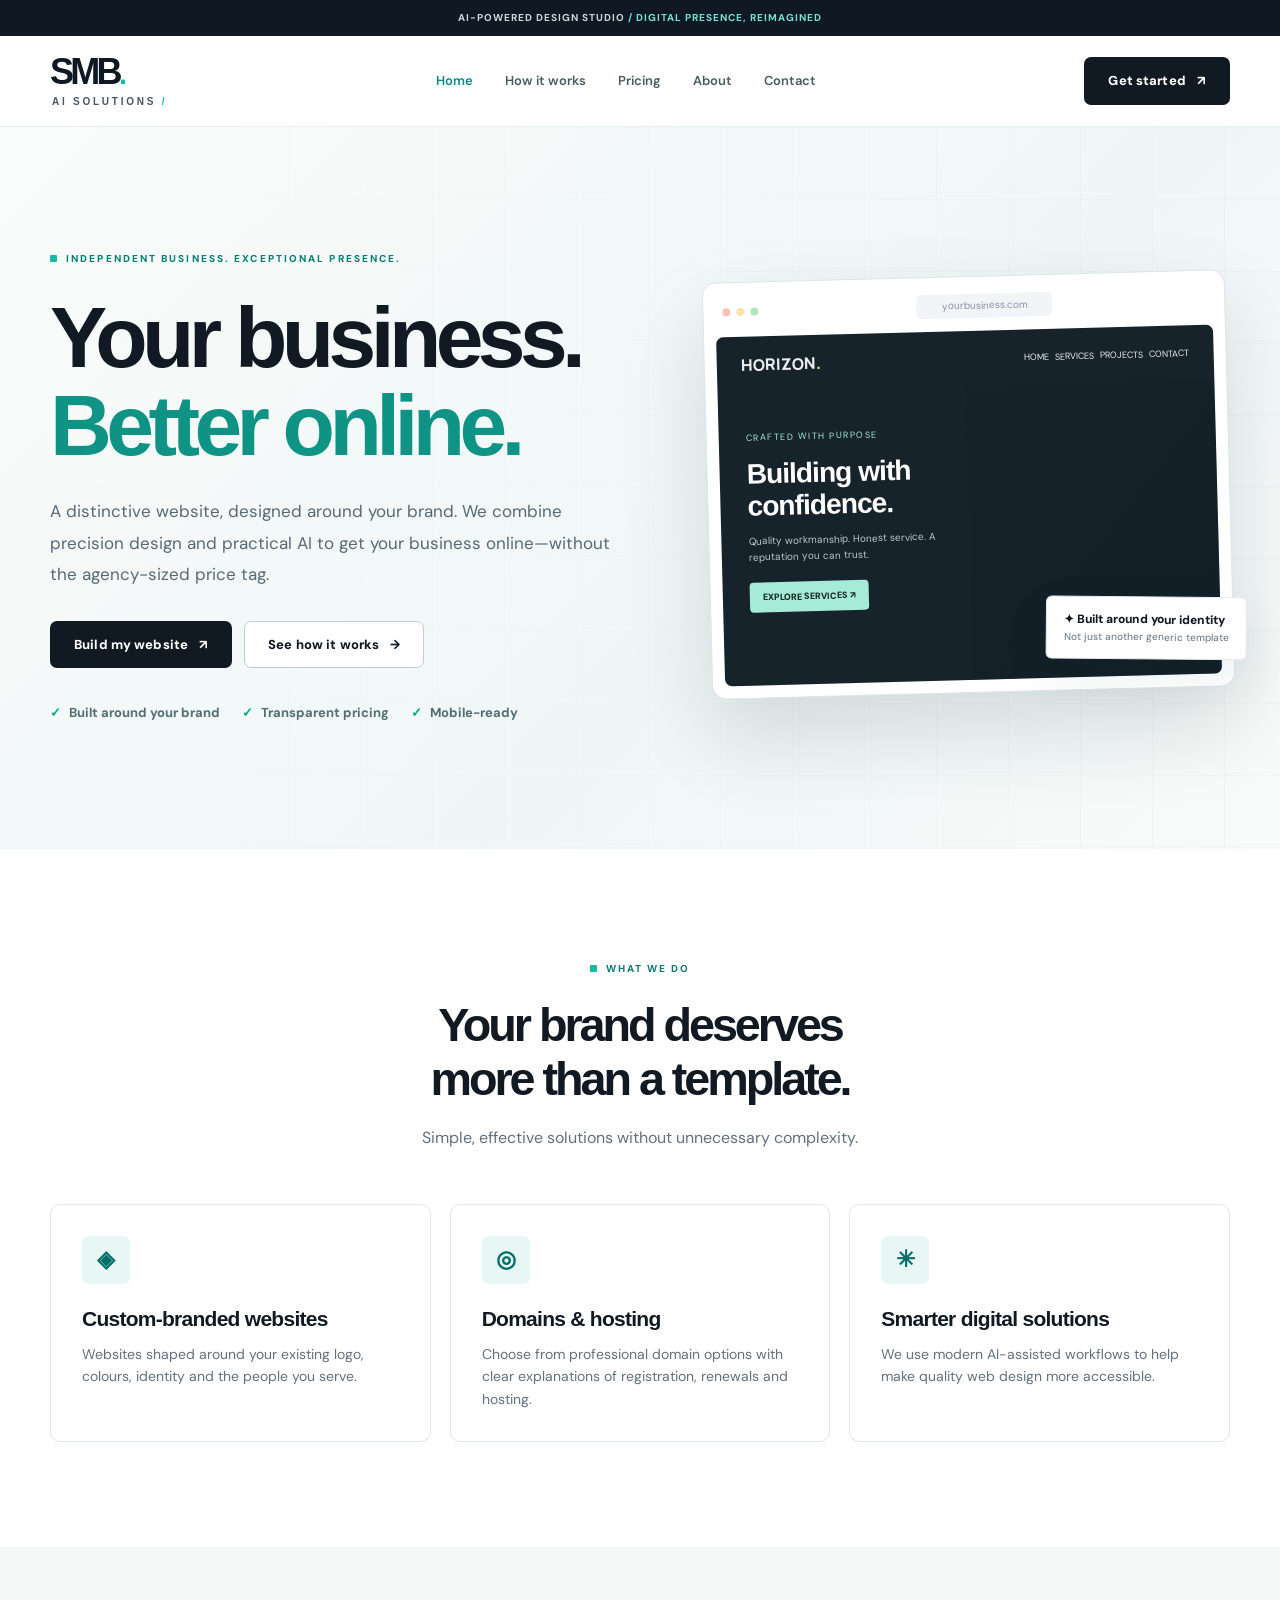
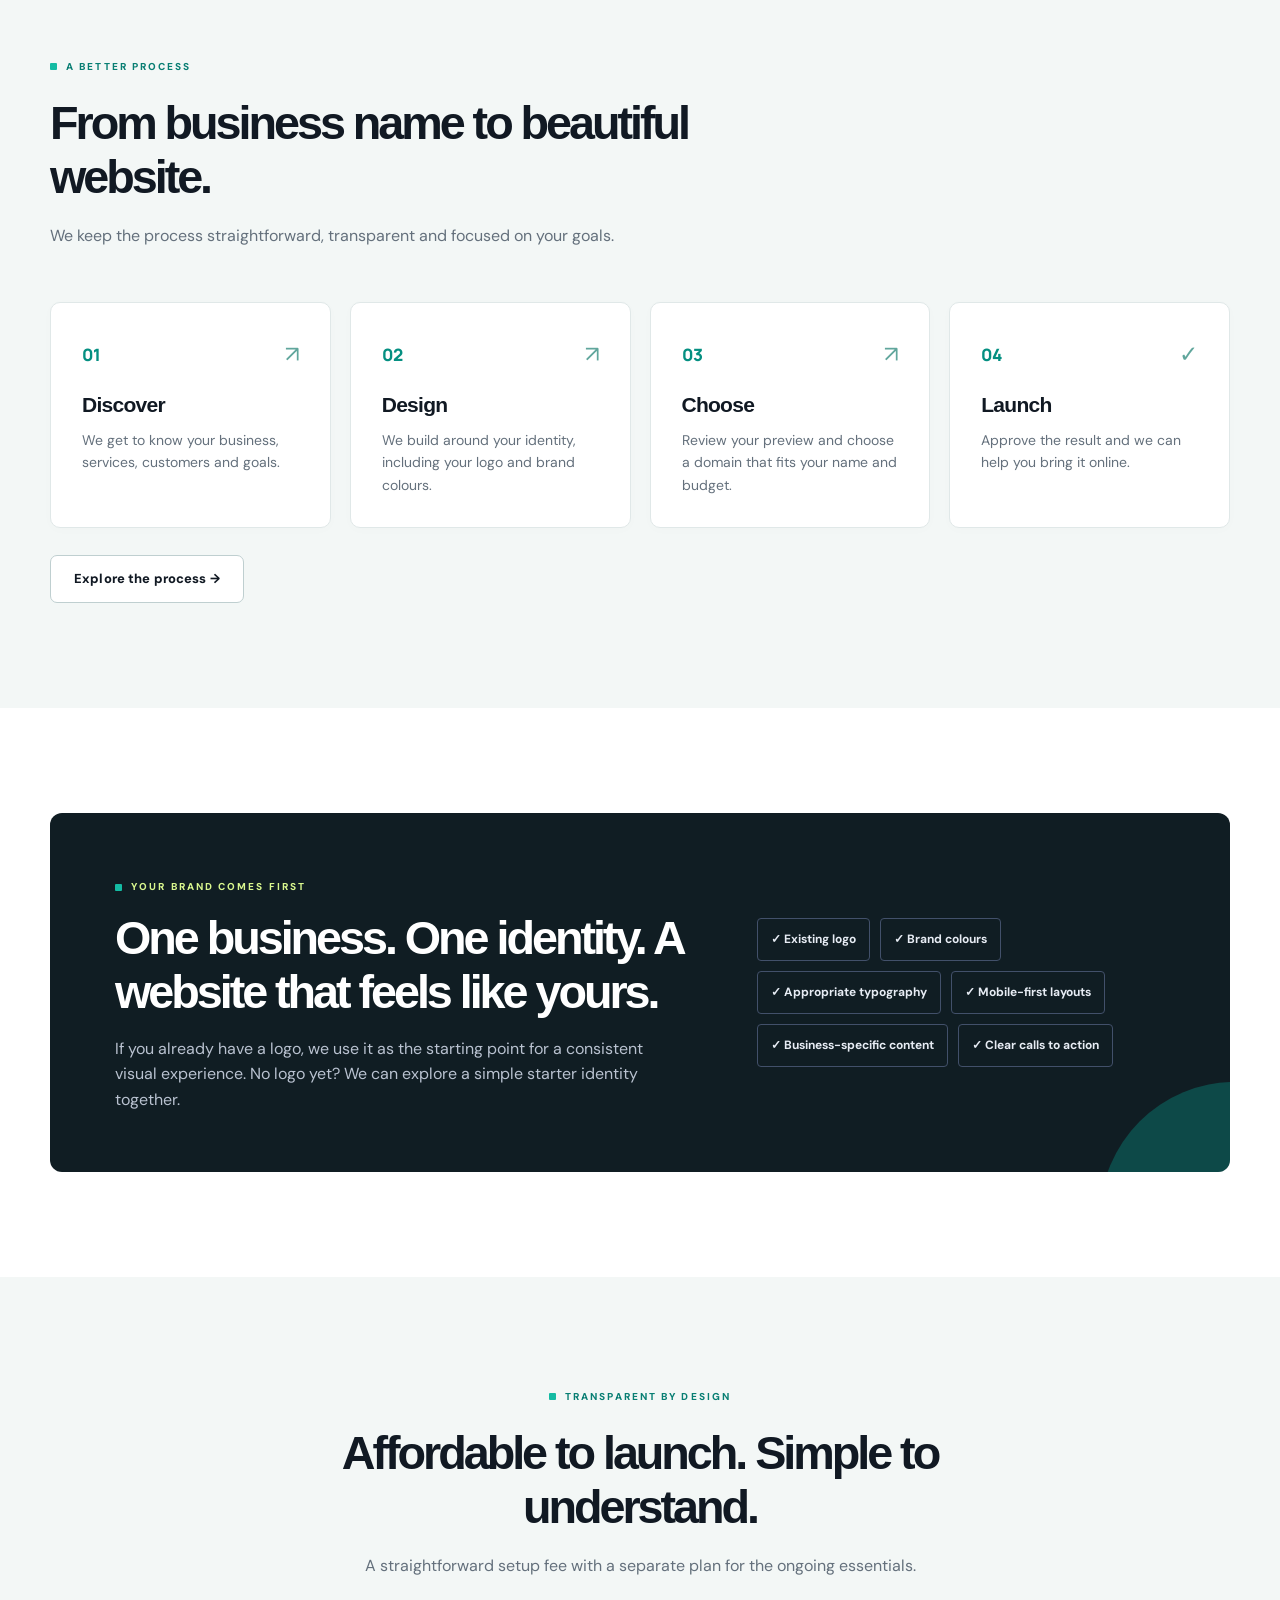
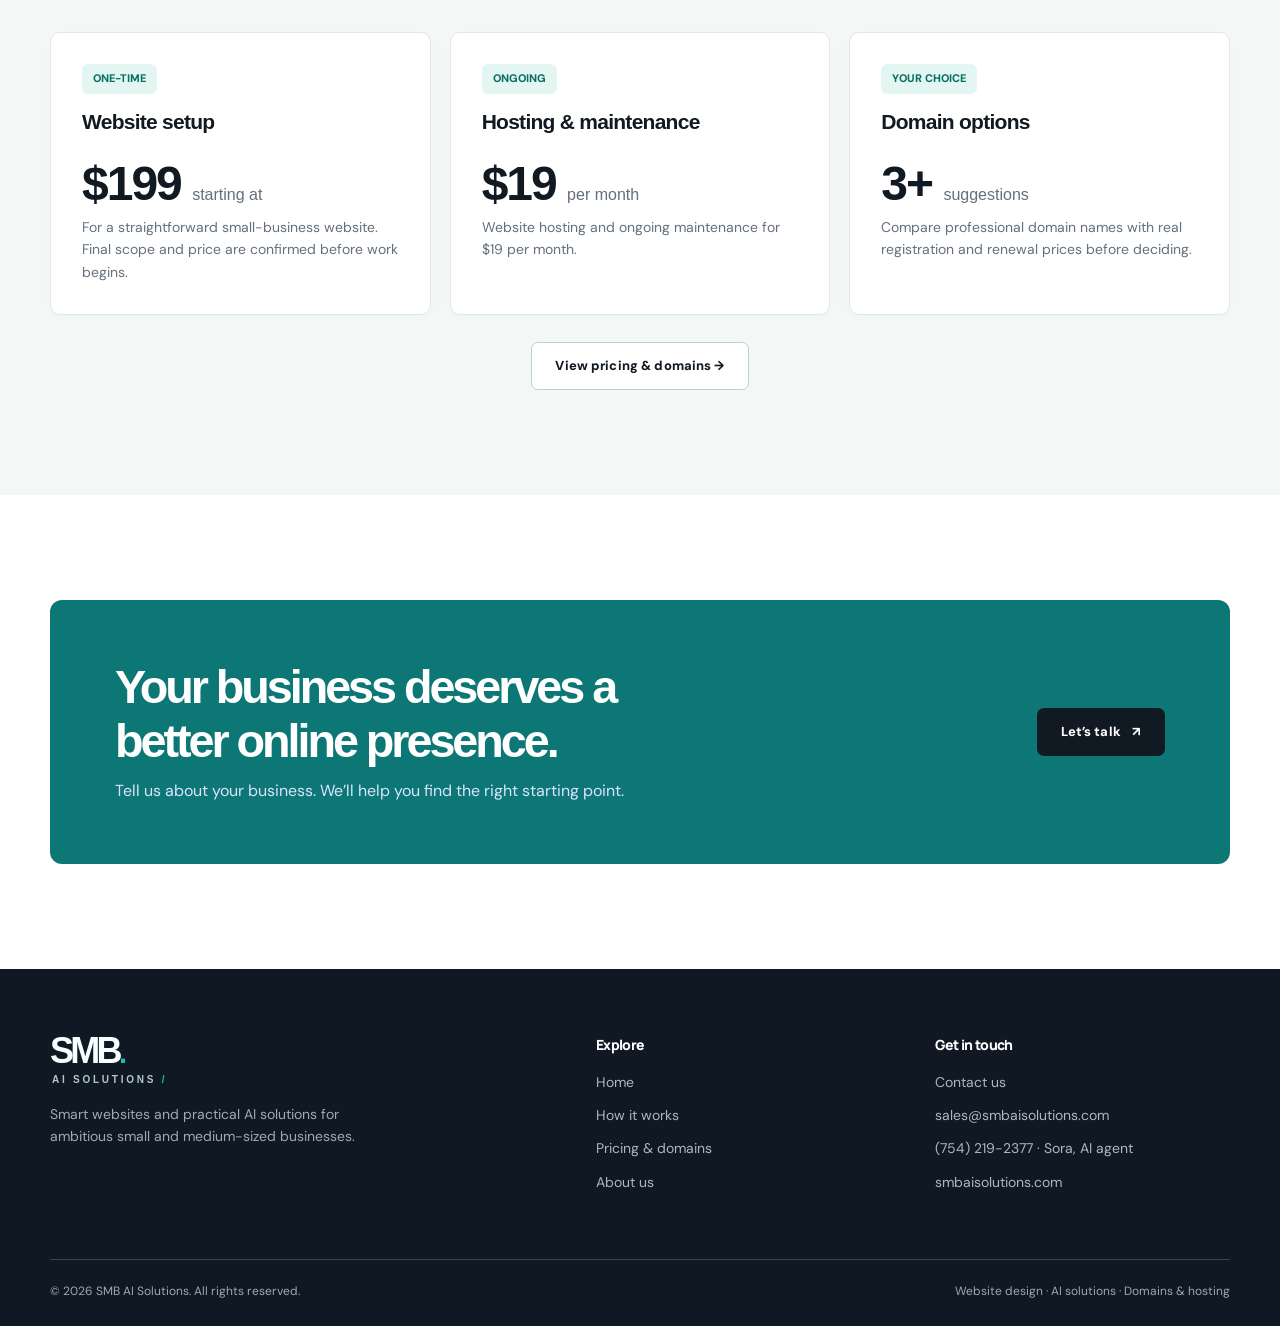
==== commit 6cc1fd33: "pricing update" ====
--- a/index.html
+++ b/index.html
@@ -1,5 +1,211 @@
-<!DOCTYPE html><html lang="en"><head><meta charset="utf-8"><meta name="viewport" content="width=device-width, initial-scale=1"><meta name="theme-color" content="#111a29"><meta name="description" content="SMB AI Solutions creates branded small-business websites, with clear domain, hosting and maintenance options."><meta property="og:title" content="Professional Websites for Growing Businesses | SMB AI Solutions"><meta property="og:description" content="SMB AI Solutions creates branded small-business websites, with clear domain, hosting and maintenance options."><meta property="og:type" content="website"><title>Professional Websites for Growing Businesses | SMB AI Solutions</title><link rel="icon" type="image/svg+xml" href="favicon.svg"><link rel="stylesheet" href="styles.css"></head><body><a class="skip" href="#main">Skip to main content</a><div class="topbar">AI-powered design studio <span> / Digital presence, reimagined</span></div><header class="header"><div class="container nav"><a href="index.html" class="brand" aria-label="SMB AI Solutions home"><span class="brand-wordmark"><span class="brand-main">SMB<span class="brand-accent">.</span></span><span class="brand-sub">AI SOLUTIONS<span class="brand-subdot"> /</span></span></span></a><nav class="nav-links" id="primary-nav" aria-label="Main navigation"><a class="active" href="index.html" aria-current="page">Home</a><a class="" href="how-it-works.html" >How it works</a><a class="" href="pricing.html" >Pricing</a><a class="" href="about.html" >About</a><a class="" href="contact.html" >Contact</a></nav><a class="btn btn-primary nav-cta" href="contact.html">Get started <span aria-hidden="true">↗</span></a><button class="menu-toggle" aria-controls="primary-nav" aria-expanded="false" aria-label="Open navigation">☰</button></div></header><main id="main"><section class="hero"><div class="container hero-grid"><div><span class="eyebrow">Independent business. Exceptional presence.</span><h1>Your business.<br><em>Better online.</em></h1><p class="lead">A distinctive website, designed around your brand. We combine precision design and practical AI to get your business online—without the agency-sized price tag.</p><div class="hero-actions"><a class="btn btn-primary" href="contact.html">Build my website <span aria-hidden="true">↗</span></a><a class="btn btn-outline" href="how-it-works.html">See how it works <span aria-hidden="true">→</span></a></div><div class="trust"><span>Built around your brand</span><span>Transparent pricing</span><span>Mobile-ready</span></div></div><div class="hero-visual"><div class="browser"><div class="browser-top"><i></i><i></i><i></i><div class="browser-url">yourbusiness.com</div></div><div class="mock-site"><div class="mock-nav"><strong>HORIZON<span style="color:#d5f58e">.</span></strong><span>HOME &nbsp; SERVICES &nbsp; PROJECTS &nbsp; CONTACT</span></div><div class="mock-site-body"><div class="mock-copy"><small>CRAFTED WITH PURPOSE</small><h3>Building with confidence.</h3><p>Quality workmanship. Honest service. A reputation you can trust.</p><span class="mock-button">EXPLORE SERVICES ↗</span></div><div class="mock-photo" role="img" aria-label="Modern construction site"></div></div></div><div class="float-tag">✦ Built around your identity <span>Not just another generic template</span></div></div></div></div></section>
-<section class="section"><div class="container"><div class="section-head center"><span class="eyebrow">What we do</span><h2>Your brand deserves<br>more than a template.</h2><p>Simple, effective solutions without unnecessary complexity.</p></div><div class="grid-3"><div class="service-card"><div class="iconbox">◈</div><h3>Custom-branded websites</h3><p>Websites shaped around your existing logo, colours, identity and the people you serve.</p></div><div class="service-card"><div class="iconbox">◎</div><h3>Domains & hosting</h3><p>Choose from professional domain options with clear explanations of registration, renewals and hosting.</p></div><div class="service-card"><div class="iconbox">✳</div><h3>Smarter digital solutions</h3><p>We use modern AI-assisted workflows to help make quality web design more accessible.</p></div></div></div></section>
-<section class="section alt"><div class="container"><div class="section-head"><span class="eyebrow">A better process</span><h2>From business name to beautiful website.</h2><p>We keep the process straightforward, transparent and focused on your goals.</p></div><div class="grid-4"><div class="step-card"><div class="process-line"><span class="step-number">01</span><span class="arrow">↗</span></div><h3>Discover</h3><p>We get to know your business, services, customers and goals.</p></div><div class="step-card"><div class="process-line"><span class="step-number">02</span><span class="arrow">↗</span></div><h3>Design</h3><p>We build around your identity, including your logo and brand colours.</p></div><div class="step-card"><div class="process-line"><span class="step-number">03</span><span class="arrow">↗</span></div><h3>Choose</h3><p>Review your preview and choose a domain that fits your name and budget.</p></div><div class="step-card"><div class="process-line"><span class="step-number">04</span><span class="arrow">✓</span></div><h3>Launch</h3><p>Approve the result and we can help you bring it online.</p></div></div><div style="margin-top:27px"><a class="btn btn-outline" href="how-it-works.html">Explore the process →</a></div></div></section>
-<section class="section"><div class="container"><div class="statement"><div><span class="eyebrow" style="color:#d9f78e">Your brand comes first</span><h2>One business. One identity. A website that feels like yours.</h2><p>If you already have a logo, we use it as the starting point for a consistent visual experience. No logo yet? We can explore a simple starter identity together.</p></div><div class="pill-list"><span class="pill">✓ Existing logo</span><span class="pill">✓ Brand colours</span><span class="pill">✓ Appropriate typography</span><span class="pill">✓ Mobile-first layouts</span><span class="pill">✓ Business-specific content</span><span class="pill">✓ Clear calls to action</span></div></div></div></section>
-<section class="section alt"><div class="container"><div class="section-head center"><span class="eyebrow">Transparent by design</span><h2>Affordable to launch. Simple to understand.</h2><p>A straightforward setup fee with a separate plan for the ongoing essentials.</p></div><div class="grid-3"><div class="feature-card"><span class="tag">ONE-TIME</span><h3 style="margin-top:16px">Website setup</h3><div class="price">$199 <small>starting at</small></div><p>For a straightforward small-business website. Final scope and price are confirmed before work begins.</p></div><div class="feature-card"><span class="tag">ONGOING</span><h3 style="margin-top:16px">Hosting & care</h3><div class="price">Custom <small>monthly</small></div><p>Hosting, domain renewal allocation and maintenance are quoted together based on your needs.</p></div><div class="feature-card"><span class="tag">YOUR CHOICE</span><h3 style="margin-top:16px">Domain options</h3><div class="price">3+ <small>suggestions</small></div><p>Compare professional domain names with real registration and renewal prices before deciding.</p></div></div><div style="text-align:center;margin-top:27px"><a href="pricing.html" class="btn btn-outline">View pricing & domains →</a></div></div></section><section class="section"><div class="container"><div class="cta-band"><div><h2>Your business deserves a better online presence.</h2><p>Tell us about your business. We’ll help you find the right starting point.</p></div><a href="contact.html" class="btn btn-dark">Let’s talk <span aria-hidden="true">↗</span></a></div></div></section></main><footer class="footer"><div class="container"><div class="footer-grid"><div><a href="index.html" class="brand"><span class="brand-wordmark"><span class="brand-main">SMB<span class="brand-accent">.</span></span><span class="brand-sub">AI SOLUTIONS<span class="brand-subdot"> /</span></span></span></a><p>Smart websites and practical AI solutions for ambitious small and medium-sized businesses.</p></div><div><h4>Explore</h4><a class="link" href="index.html">Home</a><a class="link" href="how-it-works.html">How it works</a><a class="link" href="pricing.html">Pricing & domains</a><a class="link" href="about.html">About us</a></div><div><h4>Get in touch</h4><a class="link" href="contact.html">Contact us</a><a class="link" href="mailto:sales@smbaisolutions.com">sales@smbaisolutions.com</a><a class="link" href="tel:+17542192377">(754) 219-2377 · Sora, AI agent</a><a class="link" href="https://smbaisolutions.com">smbaisolutions.com</a></div></div><div class="footer-bottom"><span>© <span data-year>2026</span> SMB AI Solutions. All rights reserved.</span><span>Website design · AI solutions · Domains & hosting</span></div></div></footer><script src="script.js" defer></script></body></html>+<!DOCTYPE html>
+<html lang="en">
+
+<head>
+    <script>if (window.location.pathname === "/index.html") window.location.replace("/" + window.location.search + window.location.hash);</script>
+    <meta charset="utf-8">
+    <meta name="viewport" content="width=device-width, initial-scale=1">
+    <meta name="theme-color" content="#111a29">
+    <meta name="description"
+        content="SMB AI Solutions creates branded small-business websites, with clear domain, hosting and maintenance options.">
+    <meta property="og:title" content="Professional Websites for Growing Businesses | SMB AI Solutions">
+    <meta property="og:description"
+        content="SMB AI Solutions creates branded small-business websites, with clear domain, hosting and maintenance options.">
+    <meta property="og:type" content="website">
+    <title>Professional Websites for Growing Businesses | SMB AI Solutions</title>
+    <link rel="icon" type="image/svg+xml" href="/favicon.svg">
+    <link rel="stylesheet" href="/styles.css">
+</head>
+
+<body><a class="skip" href="#main">Skip to main content</a>
+    <div class="topbar">AI-powered design studio <span> / Digital presence, reimagined</span></div>
+    <header class="header">
+        <div class="container nav"><a href="/" class="brand" aria-label="SMB AI Solutions home"><span
+                    class="brand-wordmark"><span class="brand-main">SMB<span class="brand-accent">.</span></span><span
+                        class="brand-sub">AI SOLUTIONS<span class="brand-subdot"> /</span></span></span></a>
+            <nav class="nav-links" id="primary-nav" aria-label="Main navigation"><a class="active" href="/"
+                    aria-current="page">Home</a><a class="" href="/how-it-works/">How it works</a><a class=""
+                    href="/pricing/">Pricing</a><a class="" href="/about/">About</a><a class=""
+                    href="/contact/">Contact</a></nav><a class="btn btn-primary nav-cta" href="/contact/">Get
+                started <span aria-hidden="true">↗</span></a><button class="menu-toggle" aria-controls="primary-nav"
+                aria-expanded="false" aria-label="Open navigation">☰</button>
+        </div>
+    </header>
+    <main id="main">
+        <section class="hero">
+            <div class="container hero-grid">
+                <div><span class="eyebrow">Independent business. Exceptional presence.</span>
+                    <h1>Your business.<br><em>Better online.</em></h1>
+                    <p class="lead">A distinctive website, designed around your brand. We combine precision design and
+                        practical AI to get your business online—without the agency-sized price tag.</p>
+                    <div class="hero-actions"><a class="btn btn-primary" href="/contact/">Build my website <span
+                                aria-hidden="true">↗</span></a><a class="btn btn-outline" href="/how-it-works/">See
+                            how it works <span aria-hidden="true">→</span></a></div>
+                    <div class="trust"><span>Built around your brand</span><span>Transparent
+                            pricing</span><span>Mobile-ready</span></div>
+                </div>
+                <div class="hero-visual">
+                    <div class="browser">
+                        <div class="browser-top"><i></i><i></i><i></i>
+                            <div class="browser-url">yourbusiness.com</div>
+                        </div>
+                        <div class="mock-site">
+                            <div class="mock-nav"><strong>HORIZON<span style="color:#d5f58e">.</span></strong><span>HOME
+                                    &nbsp; SERVICES &nbsp; PROJECTS &nbsp; CONTACT</span></div>
+                            <div class="mock-site-body">
+                                <div class="mock-copy"><small>CRAFTED WITH PURPOSE</small>
+                                    <h3>Building with confidence.</h3>
+                                    <p>Quality workmanship. Honest service. A reputation you can trust.</p><span
+                                        class="mock-button">EXPLORE SERVICES ↗</span>
+                                </div>
+                                <div class="mock-photo" role="img" aria-label="Modern construction site"></div>
+                            </div>
+                        </div>
+                        <div class="float-tag">✦ Built around your identity <span>Not just another generic
+                                template</span></div>
+                    </div>
+                </div>
+            </div>
+        </section>
+        <section class="section">
+            <div class="container">
+                <div class="section-head center"><span class="eyebrow">What we do</span>
+                    <h2>Your brand deserves<br>more than a template.</h2>
+                    <p>Simple, effective solutions without unnecessary complexity.</p>
+                </div>
+                <div class="grid-3">
+                    <div class="service-card">
+                        <div class="iconbox">◈</div>
+                        <h3>Custom-branded websites</h3>
+                        <p>Websites shaped around your existing logo, colours, identity and the people you serve.</p>
+                    </div>
+                    <div class="service-card">
+                        <div class="iconbox">◎</div>
+                        <h3>Domains & hosting</h3>
+                        <p>Choose from professional domain options with clear explanations of registration, renewals and
+                            hosting.</p>
+                    </div>
+                    <div class="service-card">
+                        <div class="iconbox">✳</div>
+                        <h3>Smarter digital solutions</h3>
+                        <p>We use modern AI-assisted workflows to help make quality web design more accessible.</p>
+                    </div>
+                </div>
+            </div>
+        </section>
+        <section class="section alt">
+            <div class="container">
+                <div class="section-head"><span class="eyebrow">A better process</span>
+                    <h2>From business name to beautiful website.</h2>
+                    <p>We keep the process straightforward, transparent and focused on your goals.</p>
+                </div>
+                <div class="grid-4">
+                    <div class="step-card">
+                        <div class="process-line"><span class="step-number">01</span><span class="arrow">↗</span></div>
+                        <h3>Discover</h3>
+                        <p>We get to know your business, services, customers and goals.</p>
+                    </div>
+                    <div class="step-card">
+                        <div class="process-line"><span class="step-number">02</span><span class="arrow">↗</span></div>
+                        <h3>Design</h3>
+                        <p>We build around your identity, including your logo and brand colours.</p>
+                    </div>
+                    <div class="step-card">
+                        <div class="process-line"><span class="step-number">03</span><span class="arrow">↗</span></div>
+                        <h3>Choose</h3>
+                        <p>Review your preview and choose a domain that fits your name and budget.</p>
+                    </div>
+                    <div class="step-card">
+                        <div class="process-line"><span class="step-number">04</span><span class="arrow">✓</span></div>
+                        <h3>Launch</h3>
+                        <p>Approve the result and we can help you bring it online.</p>
+                    </div>
+                </div>
+                <div style="margin-top:27px"><a class="btn btn-outline" href="/how-it-works/">Explore the process
+                        →</a></div>
+            </div>
+        </section>
+        <section class="section">
+            <div class="container">
+                <div class="statement">
+                    <div><span class="eyebrow" style="color:#d9f78e">Your brand comes first</span>
+                        <h2>One business. One identity. A website that feels like yours.</h2>
+                        <p>If you already have a logo, we use it as the starting point for a consistent visual
+                            experience. No logo yet? We can explore a simple starter identity together.</p>
+                    </div>
+                    <div class="pill-list"><span class="pill">✓ Existing logo</span><span class="pill">✓ Brand
+                            colours</span><span class="pill">✓ Appropriate typography</span><span class="pill">✓
+                            Mobile-first layouts</span><span class="pill">✓ Business-specific content</span><span
+                            class="pill">✓ Clear calls to action</span></div>
+                </div>
+            </div>
+        </section>
+        <section class="section alt">
+            <div class="container">
+                <div class="section-head center"><span class="eyebrow">Transparent by design</span>
+                    <h2>Affordable to launch. Simple to understand.</h2>
+                    <p>A straightforward setup fee with a separate plan for the ongoing essentials.</p>
+                </div>
+                <div class="grid-3">
+                    <div class="feature-card"><span class="tag">ONE-TIME</span>
+                        <h3 style="margin-top:16px">Website setup</h3>
+                        <div class="price">$199 <small>starting at</small></div>
+                        <p>For a straightforward small-business website. Final scope and price are confirmed before work
+                            begins.</p>
+                    </div>
+                    <div class="feature-card"><span class="tag">ONGOING</span>
+                        <h3 style="margin-top:16px">Hosting & maintenance</h3>
+                        <div class="price">$19 <small>per month</small></div>
+                        <p>Website hosting and ongoing maintenance for $19 per month.
+                        </p>
+                    </div>
+                    <div class="feature-card"><span class="tag">YOUR CHOICE</span>
+                        <h3 style="margin-top:16px">Domain options</h3>
+                        <div class="price">3+ <small>suggestions</small></div>
+                        <p>Compare professional domain names with real registration and renewal prices before deciding.
+                        </p>
+                    </div>
+                </div>
+                <div style="text-align:center;margin-top:27px"><a href="/pricing/" class="btn btn-outline">View
+                        pricing & domains →</a></div>
+            </div>
+        </section>
+        <section class="section">
+            <div class="container">
+                <div class="cta-band">
+                    <div>
+                        <h2>Your business deserves a better online presence.</h2>
+                        <p>Tell us about your business. We’ll help you find the right starting point.</p>
+                    </div><a href="/contact/" class="btn btn-dark">Let’s talk <span aria-hidden="true">↗</span></a>
+                </div>
+            </div>
+        </section>
+    </main>
+    <footer class="footer">
+        <div class="container">
+            <div class="footer-grid">
+                <div><a href="/" class="brand"><span class="brand-wordmark"><span class="brand-main">SMB<span
+                                    class="brand-accent">.</span></span><span class="brand-sub">AI SOLUTIONS<span
+                                    class="brand-subdot"> /</span></span></span></a>
+                    <p>Smart websites and practical AI solutions for ambitious small and medium-sized businesses.</p>
+                </div>
+                <div>
+                    <h4>Explore</h4><a class="link" href="/">Home</a><a class="link"
+                        href="/how-it-works/">How it works</a><a class="link" href="/pricing/">Pricing &
+                        domains</a><a class="link" href="/about/">About us</a>
+                </div>
+                <div>
+                    <h4>Get in touch</h4><a class="link" href="/contact/">Contact us</a><a class="link"
+                        href="mailto:sales@smbaisolutions.com">sales@smbaisolutions.com</a><a class="link"
+                        href="tel:+17542192377">(754) 219-2377 · Sora, AI agent</a><a class="link"
+                        href="https://smbaisolutions.com">smbaisolutions.com</a>
+                </div>
+            </div>
+            <div class="footer-bottom"><span>© <span data-year>2026</span> SMB AI Solutions. All rights
+                    reserved.</span><span>Website design · AI solutions · Domains & hosting</span></div>
+        </div>
+    </footer>
+    <script src="/script.js" defer></script>
+</body>
+
+</html>
